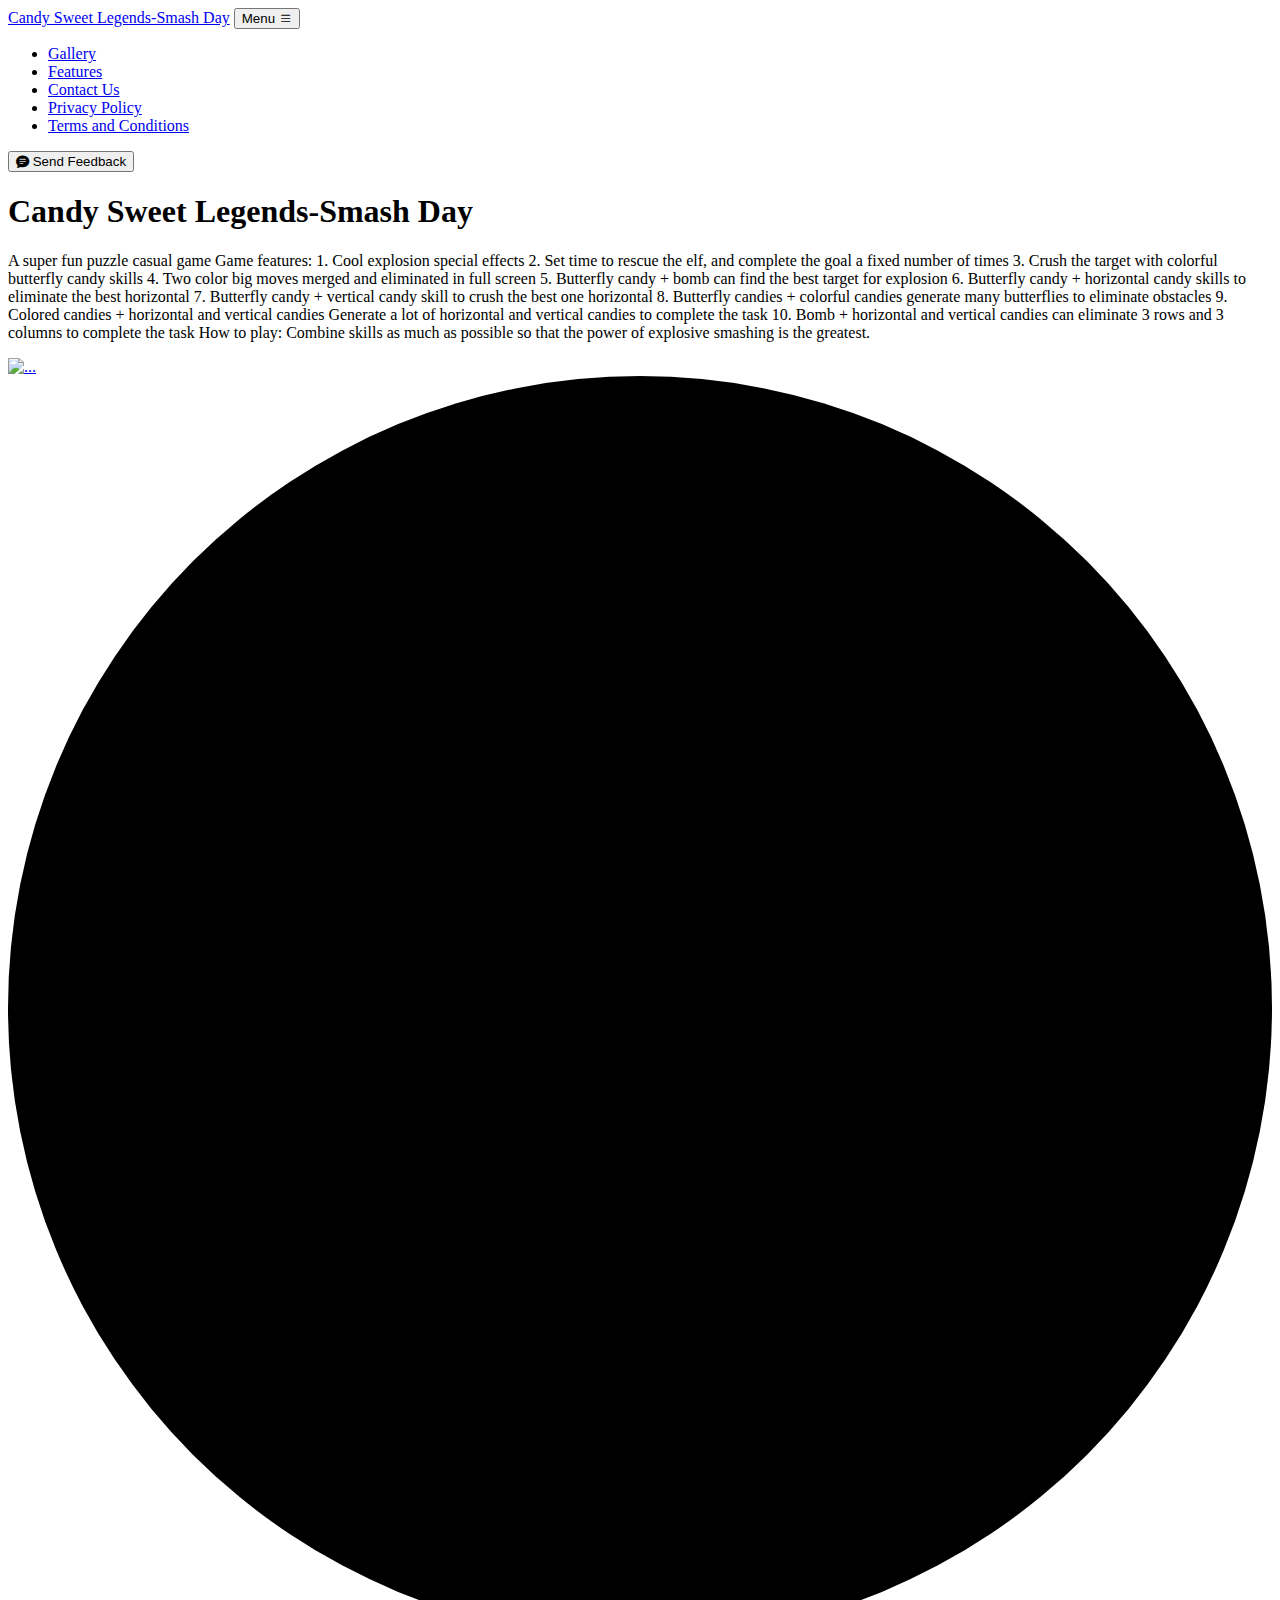
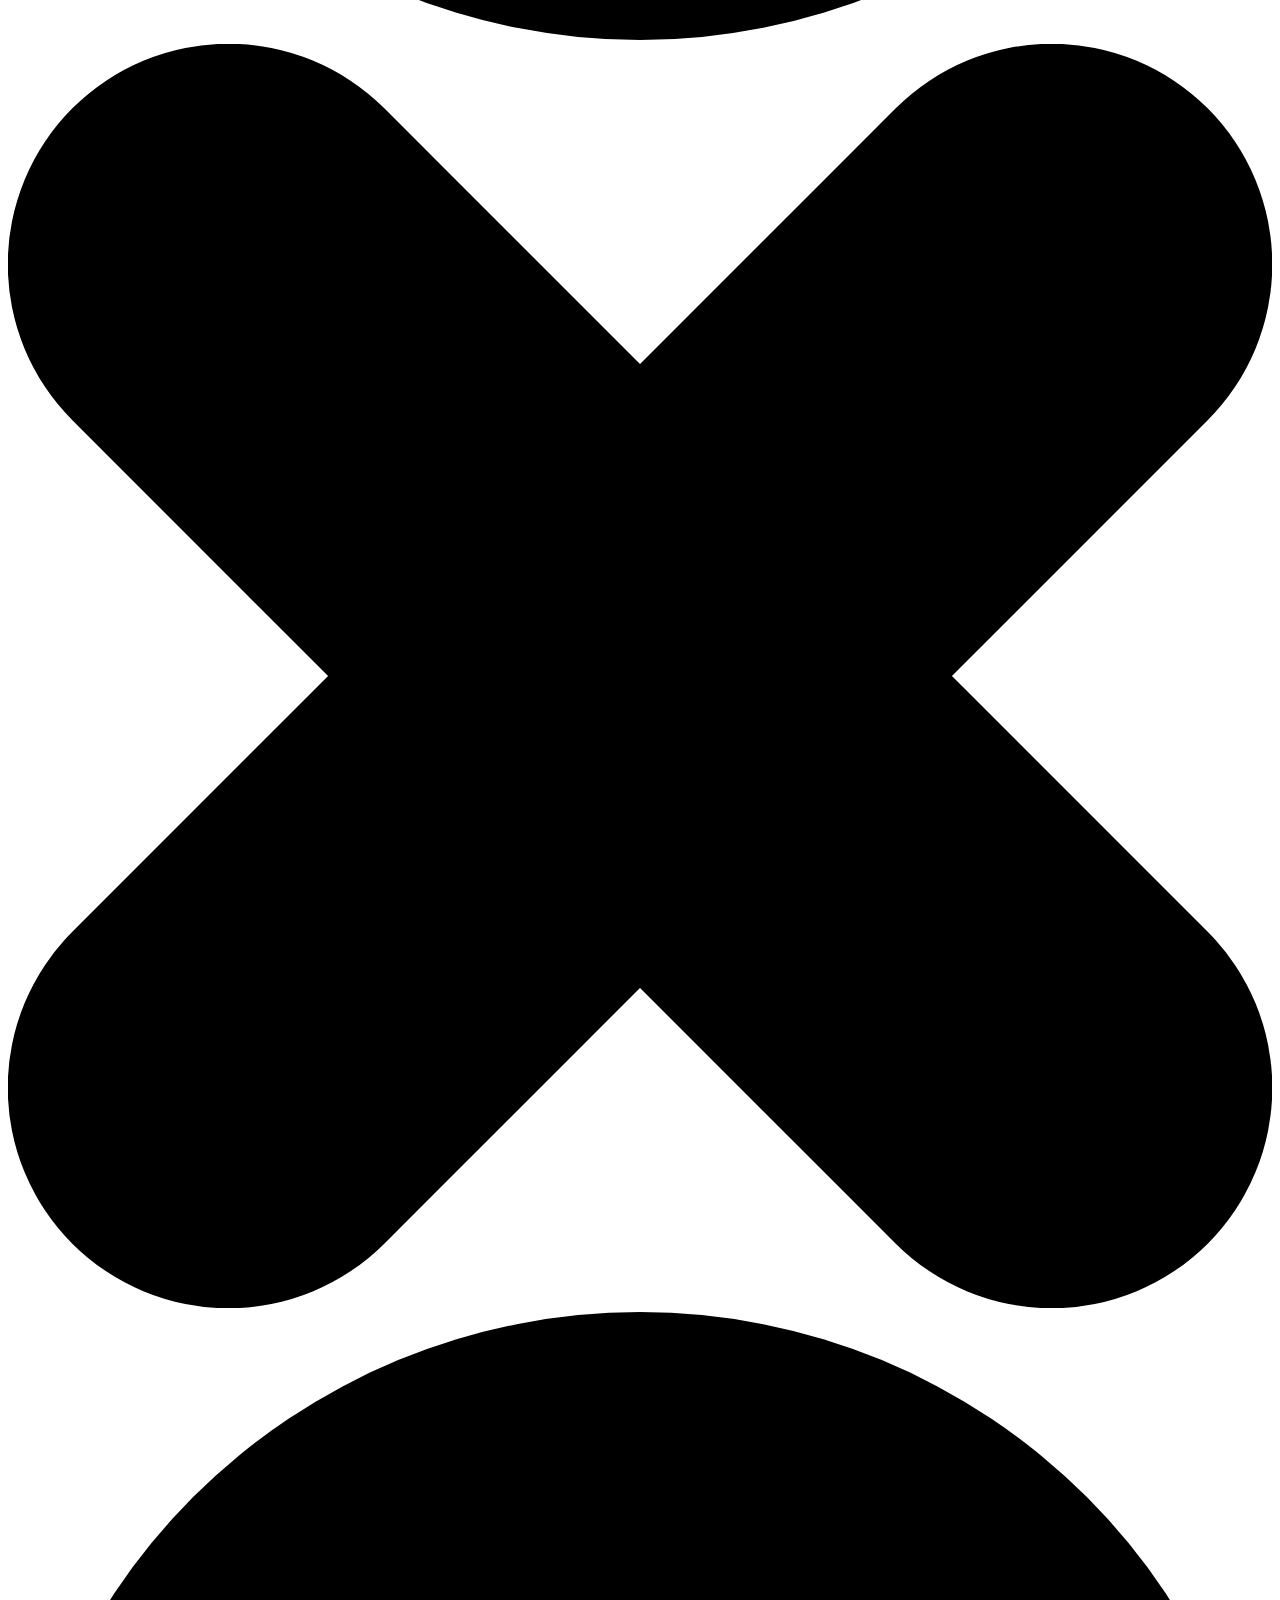
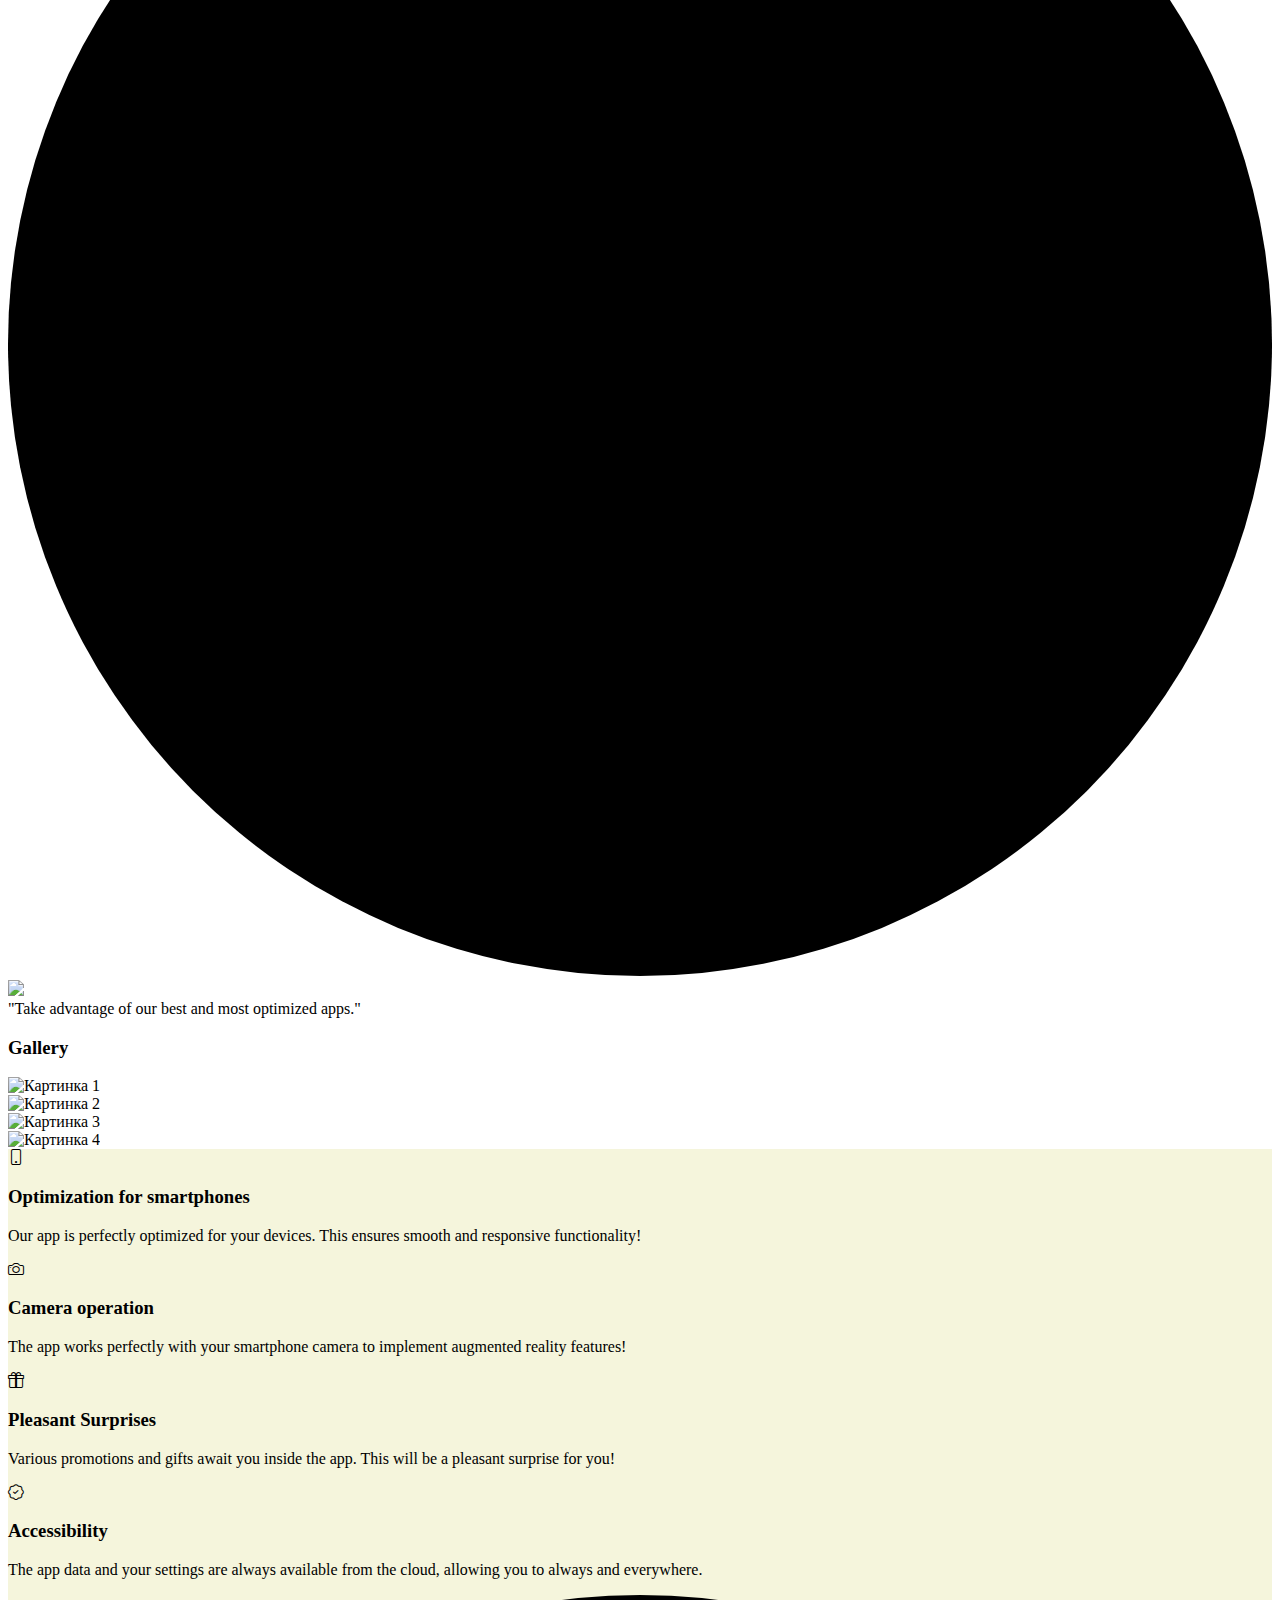
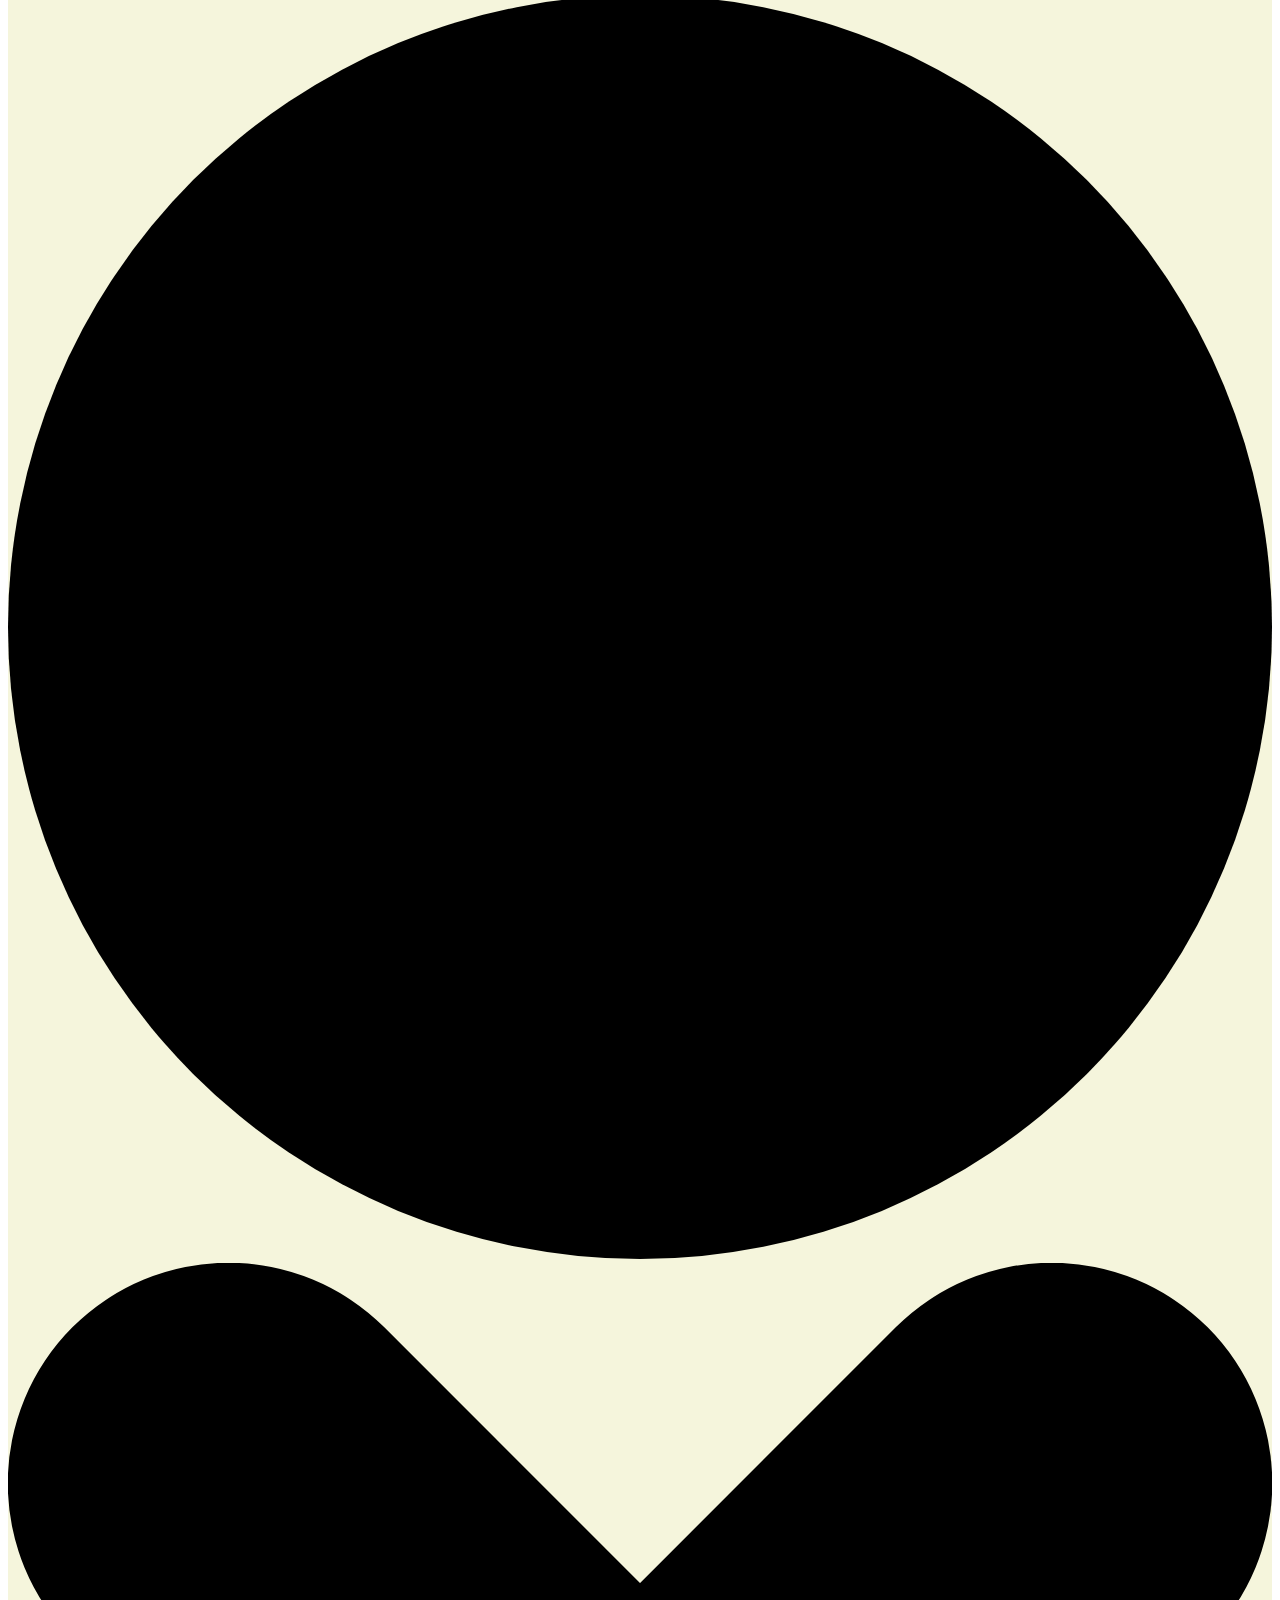
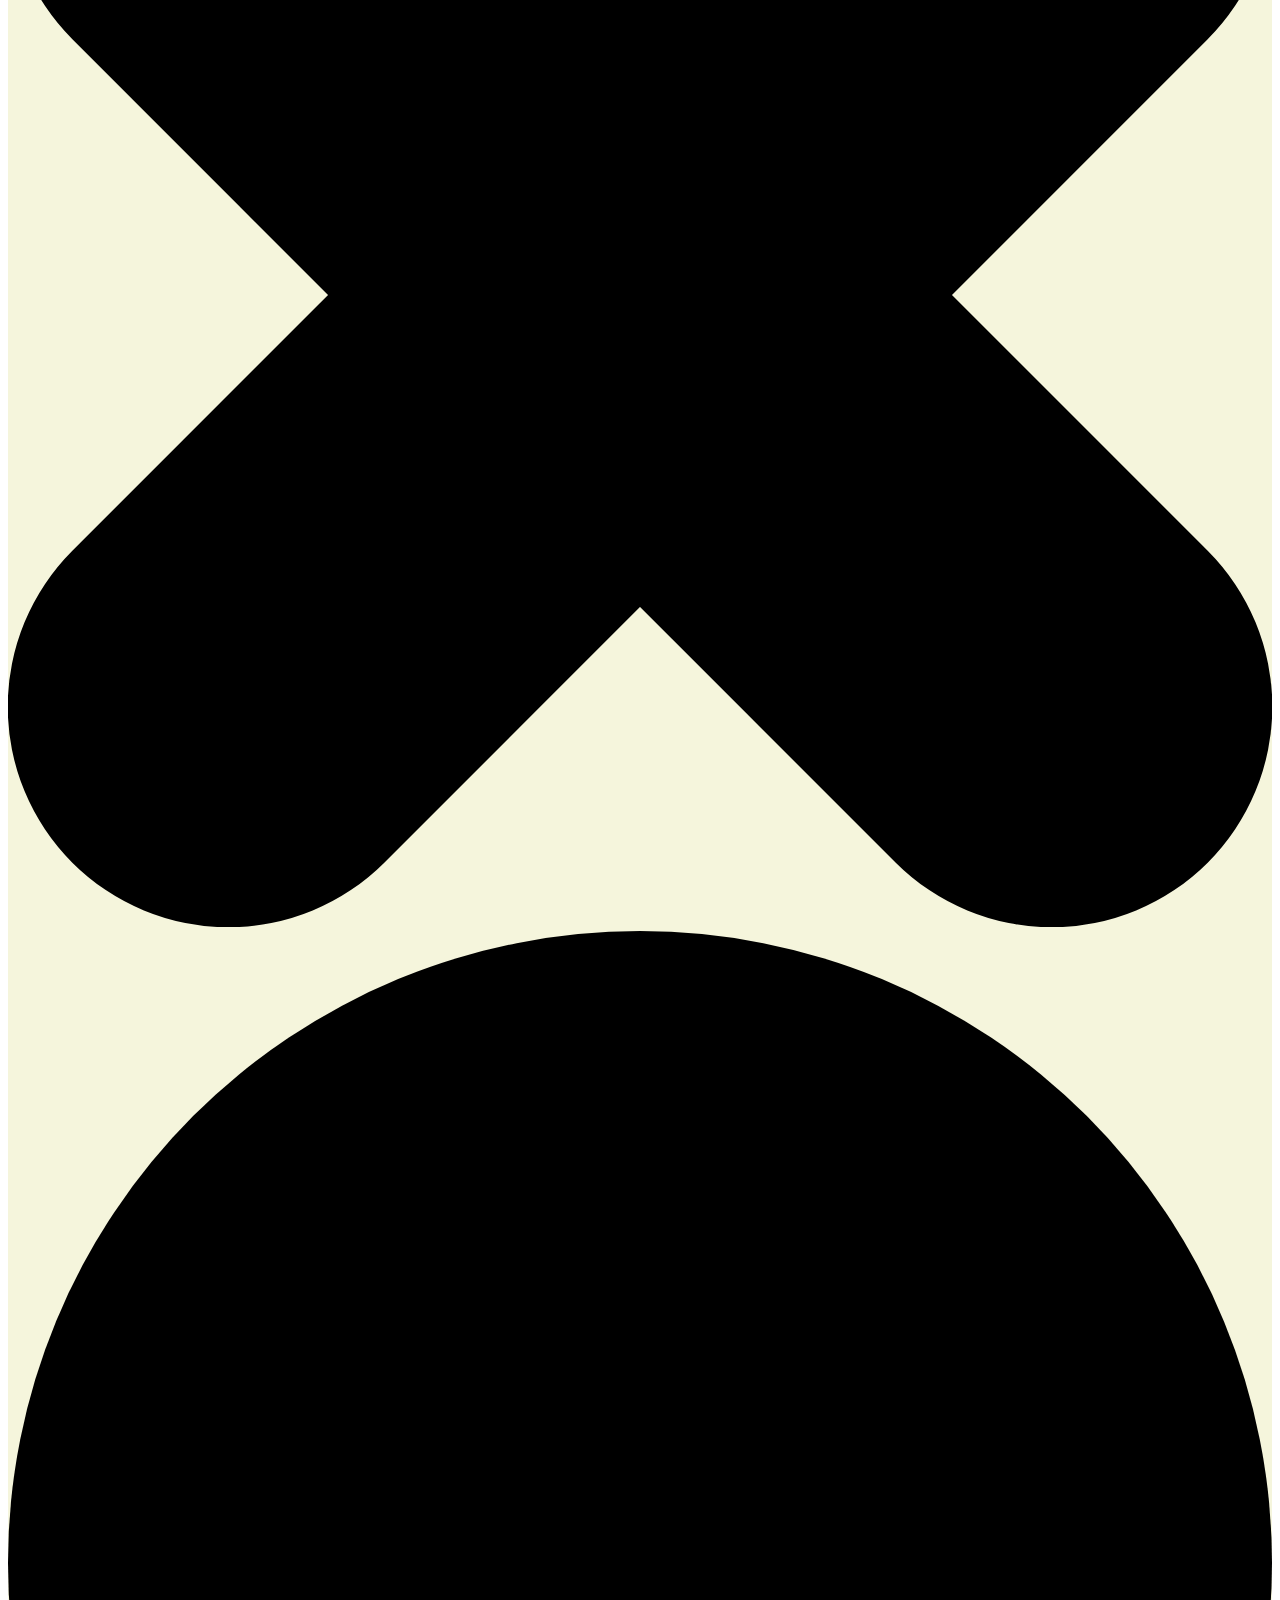
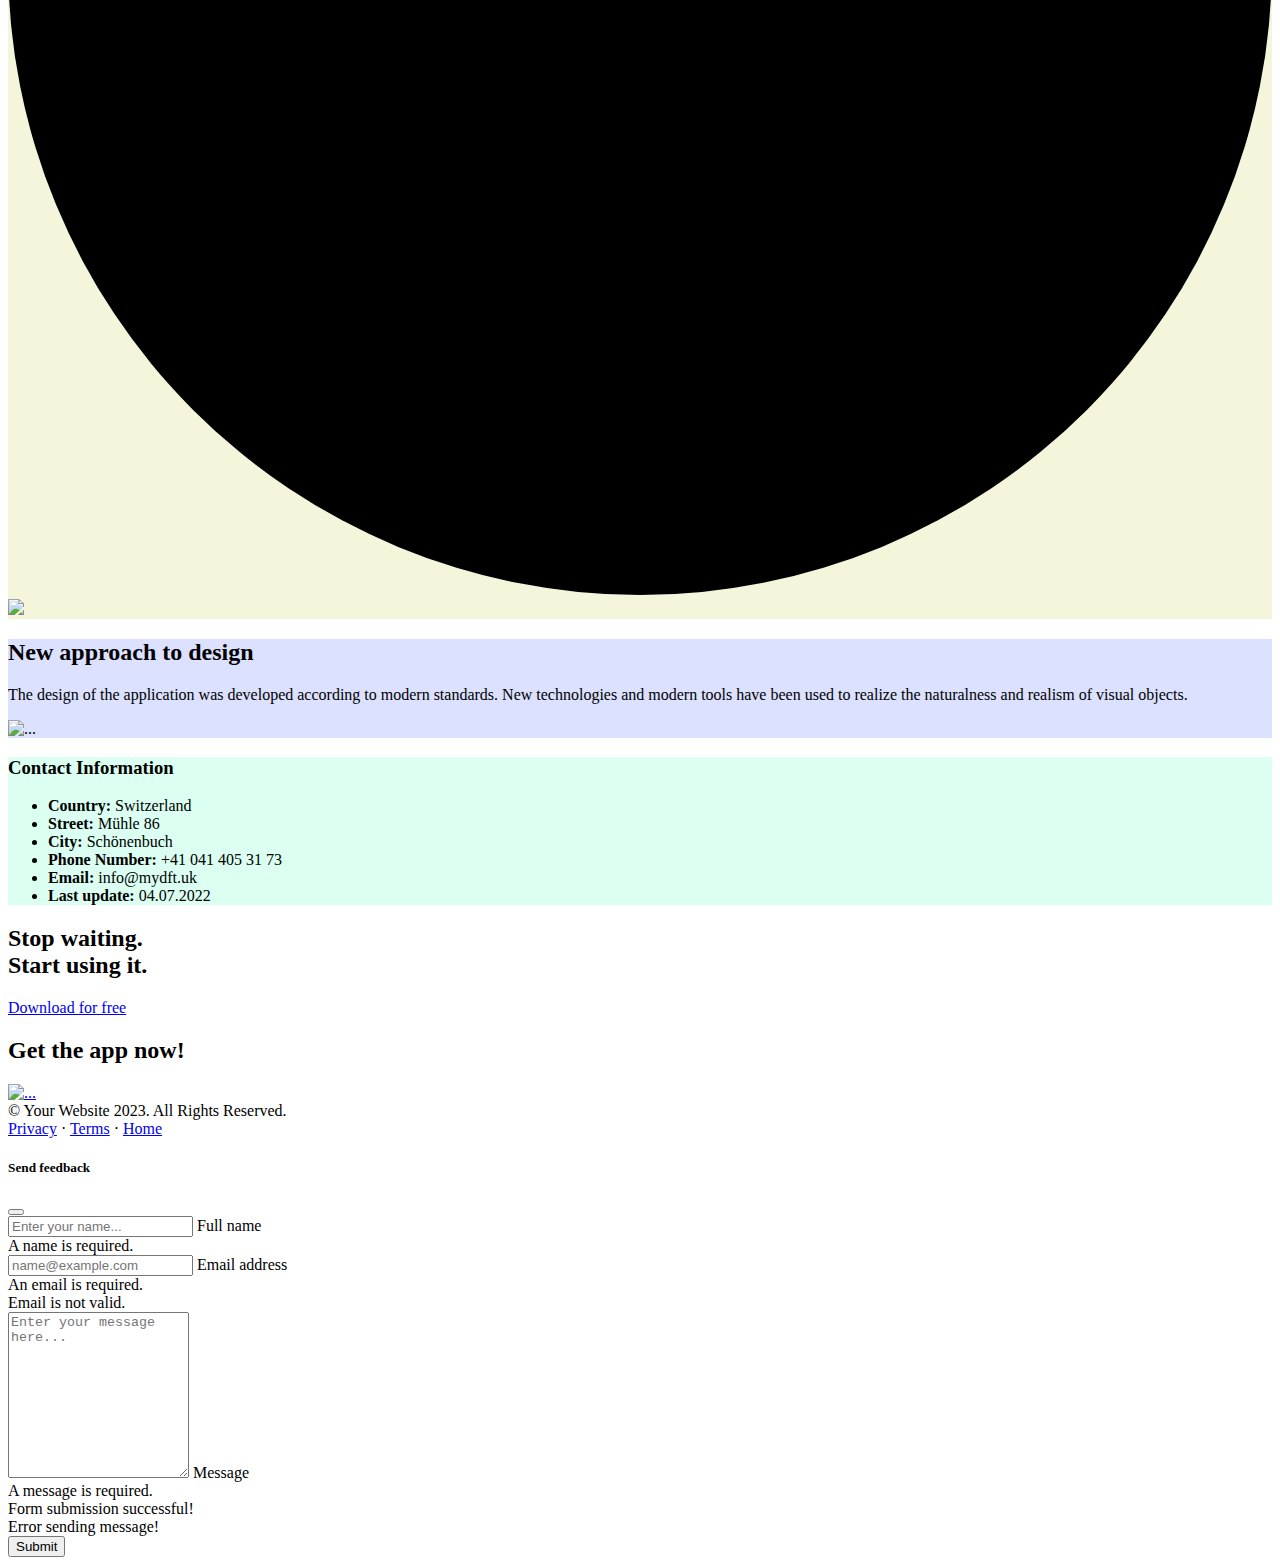
==== index.html @ 19944c3b "1" ====
<!DOCTYPE html>
<html lang="en">
    <head>
        <meta charset="utf-8" />
        <meta name="viewport" content="width=device-width, initial-scale=1, shrink-to-fit=no" />
        <meta name="description" content="" />
        <meta name="author" content="" />
        <title>Candy Sweet Legends-Smash Day</title>
        <link rel="icon" type="image/x-icon" href="./img/favicon.ico" />
        
        <link href="https://cdn.jsdelivr.net/npm/bootstrap-icons@1.5.0/font/bootstrap-icons.css" rel="stylesheet" />
        
        <link rel="preconnect" href="https://fonts.gstatic.com" />
        <link href="https://fonts.googleapis.com/css2?family=Newsreader:ital,wght@0,600;1,600&amp;display=swap" rel="stylesheet" />
        <link href="https://fonts.googleapis.com/css2?family=Mulish:ital,wght@0,300;0,500;0,600;0,700;1,300;1,500;1,600;1,700&amp;display=swap" rel="stylesheet" />
        <link href="https://fonts.googleapis.com/css2?family=Kanit:ital,wght@0,400;1,400&amp;display=swap" rel="stylesheet" />
        
        <link href="css/styles.css" rel="stylesheet" />
    </head>
    <body id="page-top">
        
        <nav class="navbar navbar-expand-lg navbar-light fixed-top shadow-sm" id="mainNav">
            <div class="container px-5">
                <a class="navbar-brand fw-bold" href="#page-top">Candy Sweet Legends-Smash Day</a>
                <button class="navbar-toggler" type="button" data-bs-toggle="collapse" data-bs-target="#navbarResponsive" aria-controls="navbarResponsive" aria-expanded="false" aria-label="Toggle navigation">
                    Menu
                    <i class="bi-list"></i>
                </button>
                <div class="collapse navbar-collapse" id="navbarResponsive">
                    <ul class="navbar-nav ms-auto me-4 my-3 my-lg-0">
                        <li class="nav-item"><a class="nav-link me-lg-3" href="#gallery">Gallery</a></li>
                        <li class="nav-item"><a class="nav-link me-lg-3" href="#features">Features</a></li>
                        <li class="nav-item"><a class="nav-link me-lg-3" href="#contact">Contact Us</a></li>
                        <li class="nav-item"><a class="nav-link me-lg-3" href="./privacy_policy.html">Privacy Policy</a></li>
                        <li class="nav-item"><a class="nav-link me-lg-3" href="./terms_and_conditions.html">Terms and Conditions</a></li>
                    </ul>
                    <button class="btn btn-primary rounded-pill px-3 mb-2 mb-lg-0" data-bs-toggle="modal" data-bs-target="#feedbackModal">
                        <span class="d-flex align-items-center">
                            <i class="bi-chat-text-fill me-2"></i>
                            <span class="small">Send Feedback</span>
                        </span>
                    </button>
                </div>
            </div>
        </nav>
        
        <header class="masthead">
            <div class="container px-5">
                <div class="row gx-5 align-items-center">
                    <div class="col-lg-6">
                        
                        <div class="mb-5 mb-lg-0 text-center text-lg-start">
                            <h1 class="display-1 lh-1 mb-3">Candy Sweet Legends-Smash Day</h1>
                            <p class="lead fw-normal text-muted mb-5">A super fun puzzle casual game
Game features:
1. Cool explosion special effects
2. Set time to rescue the elf, and complete the goal a fixed number of times
3. Crush the target with colorful butterfly candy skills
4. Two color big moves merged and eliminated in full screen
5. Butterfly candy &#43; bomb can find the best target for explosion
6. Butterfly candy &#43; horizontal candy skills to eliminate the best horizontal
7. Butterfly candy &#43; vertical candy skill to crush the best one horizontal
8. Butterfly candies &#43; colorful candies generate many butterflies to eliminate obstacles
9. Colored candies &#43; horizontal and vertical candies Generate a lot of horizontal and vertical candies to complete the task
10. Bomb &#43; horizontal and vertical candies can eliminate 3 rows and 3 columns to complete the task

How to play:
Combine skills as much as possible so that the power of explosive smashing is the greatest.</p>
                            <div class="d-flex flex-column flex-lg-row align-items-center">
                                <a class="me-lg-3 mb-4 mb-lg-0" href="https://play.google.com/store/apps/details?id=com.game.puzzle.match3.candy.sweet&amp;hl=en&amp;gl=US"><img class="app-badge" src="./img/google-play-badge.svg" alt="..." /></a>
                            </div>
                        </div>
                    </div>
                    <div class="col-lg-6">
                        
                        <div class="masthead-device-mockup">
                            <svg class="circle" viewBox="0 0 100 100" xmlns="http://www.w3.org/2000/svg">
                                <defs>
                                    <linearGradient id="circleGradient" gradientTransform="rotate(45)">
                                        <stop class="gradient-start-color" offset="0%"></stop>
                                        <stop class="gradient-end-color" offset="100%"></stop>
                                    </linearGradient>
                                </defs>
                                <circle cx="50" cy="50" r="50"></circle></svg
                            ><svg class="shape-1 d-none d-sm-block" viewBox="0 0 240.83 240.83" xmlns="http://www.w3.org/2000/svg">
                                <rect x="-32.54" y="78.39" width="305.92" height="84.05" rx="42.03" transform="translate(120.42 -49.88) rotate(45)"></rect>
                                <rect x="-32.54" y="78.39" width="305.92" height="84.05" rx="42.03" transform="translate(-49.88 120.42) rotate(-45)"></rect></svg
                            ><svg class="shape-2 d-none d-sm-block" viewBox="0 0 100 100" xmlns="http://www.w3.org/2000/svg"><circle cx="50" cy="50" r="50"></circle></svg>
                            <div class="device-wrapper">
                                <div class="device" data-device="iPhoneX" data-orientation="portrait" data-color="black">
                                    <div class="screen bg-black">
                                        
                                        
                                        
                                        
                                        <img style="max-width: 100%; height: 100%" src="https://play-lh.googleusercontent.com/NodDRm1Gzi_LRcrBOCGCjVdQ__4U4rc9uWx5WWpdLs0M-32iArCnCq5OfOEoMpF3oQ">
                                    </div>
                                </div>
                            </div>
                        </div>
                    </div>
                </div>
            </div>
        </header>
        
        <aside class="text-center bg-gradient-primary-to-secondary">
            <div class="container px-5">
                <div class="row gx-5 justify-content-center">
                    <div class="col-xl-8">
                        <div class="h2 fs-1 text-white mb-4">"Take advantage of our best and most optimized apps."</div>
                    </div>
                </div>
            </div>
        </aside>
        <section id="gallery">
            <div class="container mt-5">
                <div class="row">
                    <div class="col-md-12 text-center">
                        <h3>Gallery</h3>
                    </div>
                </div>
                <div class="row mt-4">
                    <div class="col-md-3 col-sm-6 mb-4">
                        <img src="https://play-lh.googleusercontent.com/NodDRm1Gzi_LRcrBOCGCjVdQ__4U4rc9uWx5WWpdLs0M-32iArCnCq5OfOEoMpF3oQ" alt="Картинка 1" class="img-fluid" />
                    </div>
                    <div class="col-md-3 col-sm-6 mb-4">
                        <img src="https://play-lh.googleusercontent.com/_-vd7Bf-MT9qJ1MH-EEvsy6x7gZsIADsEGoAXLw9WkYGfTMZhDSvED5I_9jPL1D7SME" alt="Картинка 2" class="img-fluid" />
                    </div>
                    <div class="col-md-3 col-sm-6 mb-4">
                        <img src="https://play-lh.googleusercontent.com/qXzPTMYm0ChMAc3v7WtvlY6UZkyU22m6DLskkz9wRvOnmwkodq3dvKGOsjeClMcjnyM" alt="Картинка 3" class="img-fluid" />
                    </div>
                    <div class="col-md-3 col-sm-6 mb-4">
                        <img src="https://play-lh.googleusercontent.com/r5C9fQTi5EE5wx7u7kuG3O4EswWe7UDuav-2YRL8nyWsfpX7jBb2vLiETbSU6GTfGZ0E" alt="Картинка 4" class="img-fluid" />
                    </div>
                </div>
            </div>
        </section>

        
        <section style="background-color: beige;" id="features">
            <div class="container px-5">
                <div class="row gx-5 align-items-center">
                    <div class="col-lg-8 order-lg-1 mb-5 mb-lg-0">
                        <div class="container-fluid px-5">
                            <div class="row gx-5">
                                <div class="col-md-6 mb-5">
                                    
                                    <div class="text-center">
                                        <i class="bi-phone icon-feature text-gradient d-block mb-3"></i>
                                        <h3 class="font-alt">Optimization for smartphones</h3>
                                        <p class="text-muted mb-0">Our app is perfectly optimized for your devices. This ensures smooth and responsive functionality!</p>
                                    </div>
                                </div>
                                <div class="col-md-6 mb-5">
                                    
                                    <div class="text-center">
                                        <i class="bi-camera icon-feature text-gradient d-block mb-3"></i>
                                        <h3 class="font-alt">Camera operation</h3>
                                        <p class="text-muted mb-0">The app works perfectly with your smartphone camera to implement augmented reality features!</p>
                                    </div>
                                </div>
                            </div>
                            <div class="row">
                                <div class="col-md-6 mb-5 mb-md-0">
                                    
                                    <div class="text-center">
                                        <i class="bi-gift icon-feature text-gradient d-block mb-3"></i>
                                        <h3 class="font-alt">Pleasant Surprises</h3>
                                        <p class="text-muted mb-0">Various promotions and gifts await you inside the app. This will be a pleasant surprise for you!</p>
                                    </div>
                                </div>
                                <div class="col-md-6">
                                    
                                    <div class="text-center">
                                        <i class="bi-patch-check icon-feature text-gradient d-block mb-3"></i>
                                        <h3 class="font-alt">Accessibility</h3>
                                        <p class="text-muted mb-0">The app data and your settings are always available from the cloud, allowing you to always and everywhere.</p>
                                    </div>
                                </div>
                            </div>
                        </div>
                    </div>
                    <div class="col-lg-4 order-lg-0">
                        
                        <div class="features-device-mockup">
                            <svg class="circle" viewBox="0 0 100 100" xmlns="http://www.w3.org/2000/svg">
                                <defs>
                                    <linearGradient id="circleGradient" gradientTransform="rotate(45)">
                                        <stop class="gradient-start-color" offset="0%"></stop>
                                        <stop class="gradient-end-color" offset="100%"></stop>
                                    </linearGradient>
                                </defs>
                                <circle cx="50" cy="50" r="50"></circle></svg
                            ><svg class="shape-1 d-none d-sm-block" viewBox="0 0 240.83 240.83" xmlns="http://www.w3.org/2000/svg">
                                <rect x="-32.54" y="78.39" width="305.92" height="84.05" rx="42.03" transform="translate(120.42 -49.88) rotate(45)"></rect>
                                <rect x="-32.54" y="78.39" width="305.92" height="84.05" rx="42.03" transform="translate(-49.88 120.42) rotate(-45)"></rect></svg
                            ><svg class="shape-2 d-none d-sm-block" viewBox="0 0 100 100" xmlns="http://www.w3.org/2000/svg"><circle cx="50" cy="50" r="50"></circle></svg>
                            <div class="device-wrapper">
                                <div class="device" data-device="iPhoneX" data-orientation="portrait" data-color="black">
                                    <div class="screen bg-black">
                                        
                                        
                                        
                                        
                                        <img style="max-width: 100%; height: 100%" src="https://play-lh.googleusercontent.com/NodDRm1Gzi_LRcrBOCGCjVdQ__4U4rc9uWx5WWpdLs0M-32iArCnCq5OfOEoMpF3oQ">
                                    </div>
                                </div>
                            </div>
                        </div>
                    </div>
                </div>
            </div>
        </section>
        
        <section class="bg-light" style="background-color: #d9dffff1 !important;">
            <div class="container px-5">
                <div class="row gx-5 align-items-center justify-content-center justify-content-lg-between">
                    <div class="col-12 col-lg-5">
                        <h2 class="display-4 lh-1 mb-4">New approach to design</h2>
                        <p class="lead fw-normal text-muted mb-5 mb-lg-0">The design of the application was developed according to modern standards. New technologies and modern tools have been used to realize the naturalness and realism of visual objects.</p>
                    </div>
                    <div class="col-sm-8 col-md-6">
                        <div class="px-5 px-sm-0"><img class="img-fluid rounded-circle" src="./img/134207252_C1TJB3PXUAIfedm.png" alt="..." /></div>
                    </div>
                </div>
            </div>
        </section>

        <section id="contact" class="bg-light py-5" style="background-color: #d9fff0f1 !important;">
            <div class="container">
                <div class="row">
                    <div class="col-md-6">
                        <h3>Contact Information</h3>
                        <ul class="list-unstyled">
                            <li><strong>Country:</strong> Switzerland</li>
                            <li><strong>Street:</strong> Mühle 86</li>
                            <li><strong>City:</strong> Schönenbuch</li>
                            <li><strong>Phone Number:</strong> &#43;41 041 405 31 73</li>
                            <li><strong>Email:</strong> info@mydft.uk</li>
                            <li><strong>Last update:</strong> 04.07.2022</li>
                        </ul>
                    </div>
                </div>
            </div>
        </section>

        
        <section class="cta">
            <div class="cta-content">
                <div class="container px-5">
                    <h2 class="text-white display-1 lh-1 mb-4">
                        Stop waiting.
                        <br />
                        Start using it.
                    </h2>
                    <a class="btn btn-outline-light py-3 px-4 rounded-pill" href="https://play.google.com/store/apps/details?id=com.game.puzzle.match3.candy.sweet&amp;hl=en&amp;gl=US" target="_blank">Download for free</a>
                </div>
            </div>
        </section>
        
        <section class="bg-gradient-primary-to-secondary" id="download">
            <div class="container px-5">
                <h2 class="text-center text-white font-alt mb-4">Get the app now!</h2>
                <div class="d-flex flex-column flex-lg-row align-items-center justify-content-center">
                    <a class="me-lg-3 mb-4 mb-lg-0" href="https://play.google.com/store/apps/details?id=com.game.puzzle.match3.candy.sweet&amp;hl=en&amp;gl=US"><img class="app-badge" src="./img/google-play-badge.svg" alt="..." /></a>
                </div>
            </div>
        </section>
        
        <footer class="bg-black text-center py-5">
            <div class="container px-5">
                <div class="text-white-50 small">
                    <div class="mb-2">&copy; Your Website 2023. All Rights Reserved.</div>
                    <a href="./privacy_policy.html">Privacy</a>
                    <span class="mx-1">&middot;</span>
                    <a href="./terms_and_conditions.html">Terms</a>
                    <span class="mx-1">&middot;</span>
                    <a href="#page-top">Home</a>
                </div>
            </div>
        </footer>
        
        <div class="modal fade" id="feedbackModal" tabindex="-1" aria-labelledby="feedbackModalLabel" aria-hidden="true">
            <div class="modal-dialog modal-dialog-centered">
                <div class="modal-content">
                    <div class="modal-header bg-gradient-primary-to-secondary p-4">
                        <h5 class="modal-title font-alt text-white" id="feedbackModalLabel">Send feedback</h5>
                        <button class="btn-close btn-close-white" type="button" data-bs-dismiss="modal" aria-label="Close"></button>
                    </div>
                    <div class="modal-body border-0 p-4">
                        
                        
                        
                        
                        
                        
                        
                        <form id="contactForm" data-sb-form-api-token="API_TOKEN">
                            
                            <div class="form-floating mb-3">
                                <input class="form-control" id="name" type="text" placeholder="Enter your name..." data-sb-validations="required" />
                                <label for="name">Full name</label>
                                <div class="invalid-feedback" data-sb-feedback="name:required">A name is required.</div>
                            </div>
                            
                            <div class="form-floating mb-3">
                                <input class="form-control" id="email" type="email" placeholder="name@example.com" data-sb-validations="required,email" />
                                <label for="email">Email address</label>
                                <div class="invalid-feedback" data-sb-feedback="email:required">An email is required.</div>
                                <div class="invalid-feedback" data-sb-feedback="email:email">Email is not valid.</div>
                            </div>
                            
                            <div class="form-floating mb-3">
                                <textarea class="form-control" id="message" type="text" placeholder="Enter your message here..." style="height: 10rem" data-sb-validations="required"></textarea>
                                <label for="message">Message</label>
                                <div class="invalid-feedback" data-sb-feedback="message:required">A message is required.</div>
                            </div>
                            
                            
                            
                            
                            <div class="d-none" id="submitSuccessMessage">
                                <div class="text-center mb-3">
                                    <div class="fw-bolder">Form submission successful!</div>
                                </div>
                            </div>
                            
                            
                            
                            
                            <div class="d-none" id="submitErrorMessage"><div class="text-center text-danger mb-3">Error sending message!</div></div>
                            
                            <div class="d-grid"><button class="btn btn-primary rounded-pill btn-lg disabled" id="submitButton" type="submit">Submit</button></div>
                        </form>
                    </div>
                </div>
            </div>
        </div>
        
        <script src="https://cdn.jsdelivr.net/npm/bootstrap@5.2.3/dist/js/bootstrap.bundle.min.js"></script>
        
        <script src="js/scripts.js"></script>
        
        
        
        
        <script src="https://cdn.startbootstrap.com/sb-forms-latest.js"></script>
    </body>
</html>
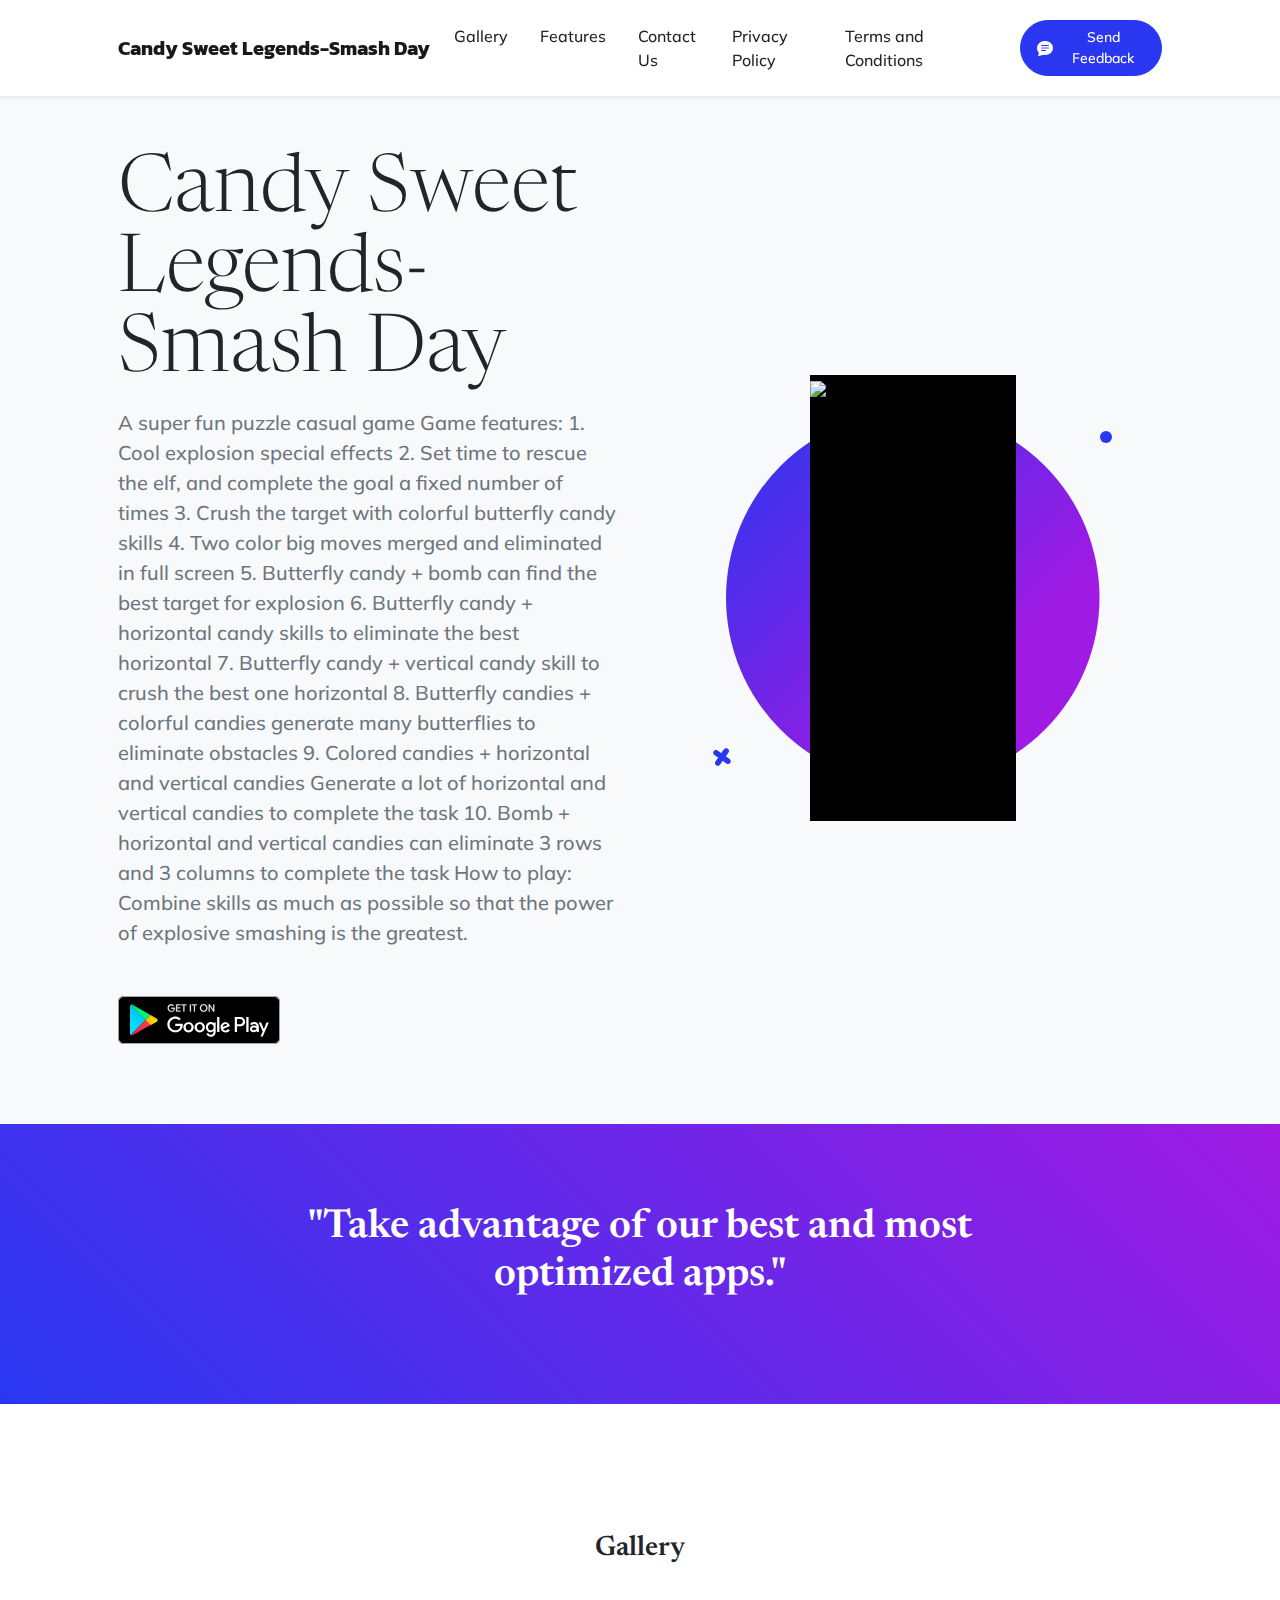
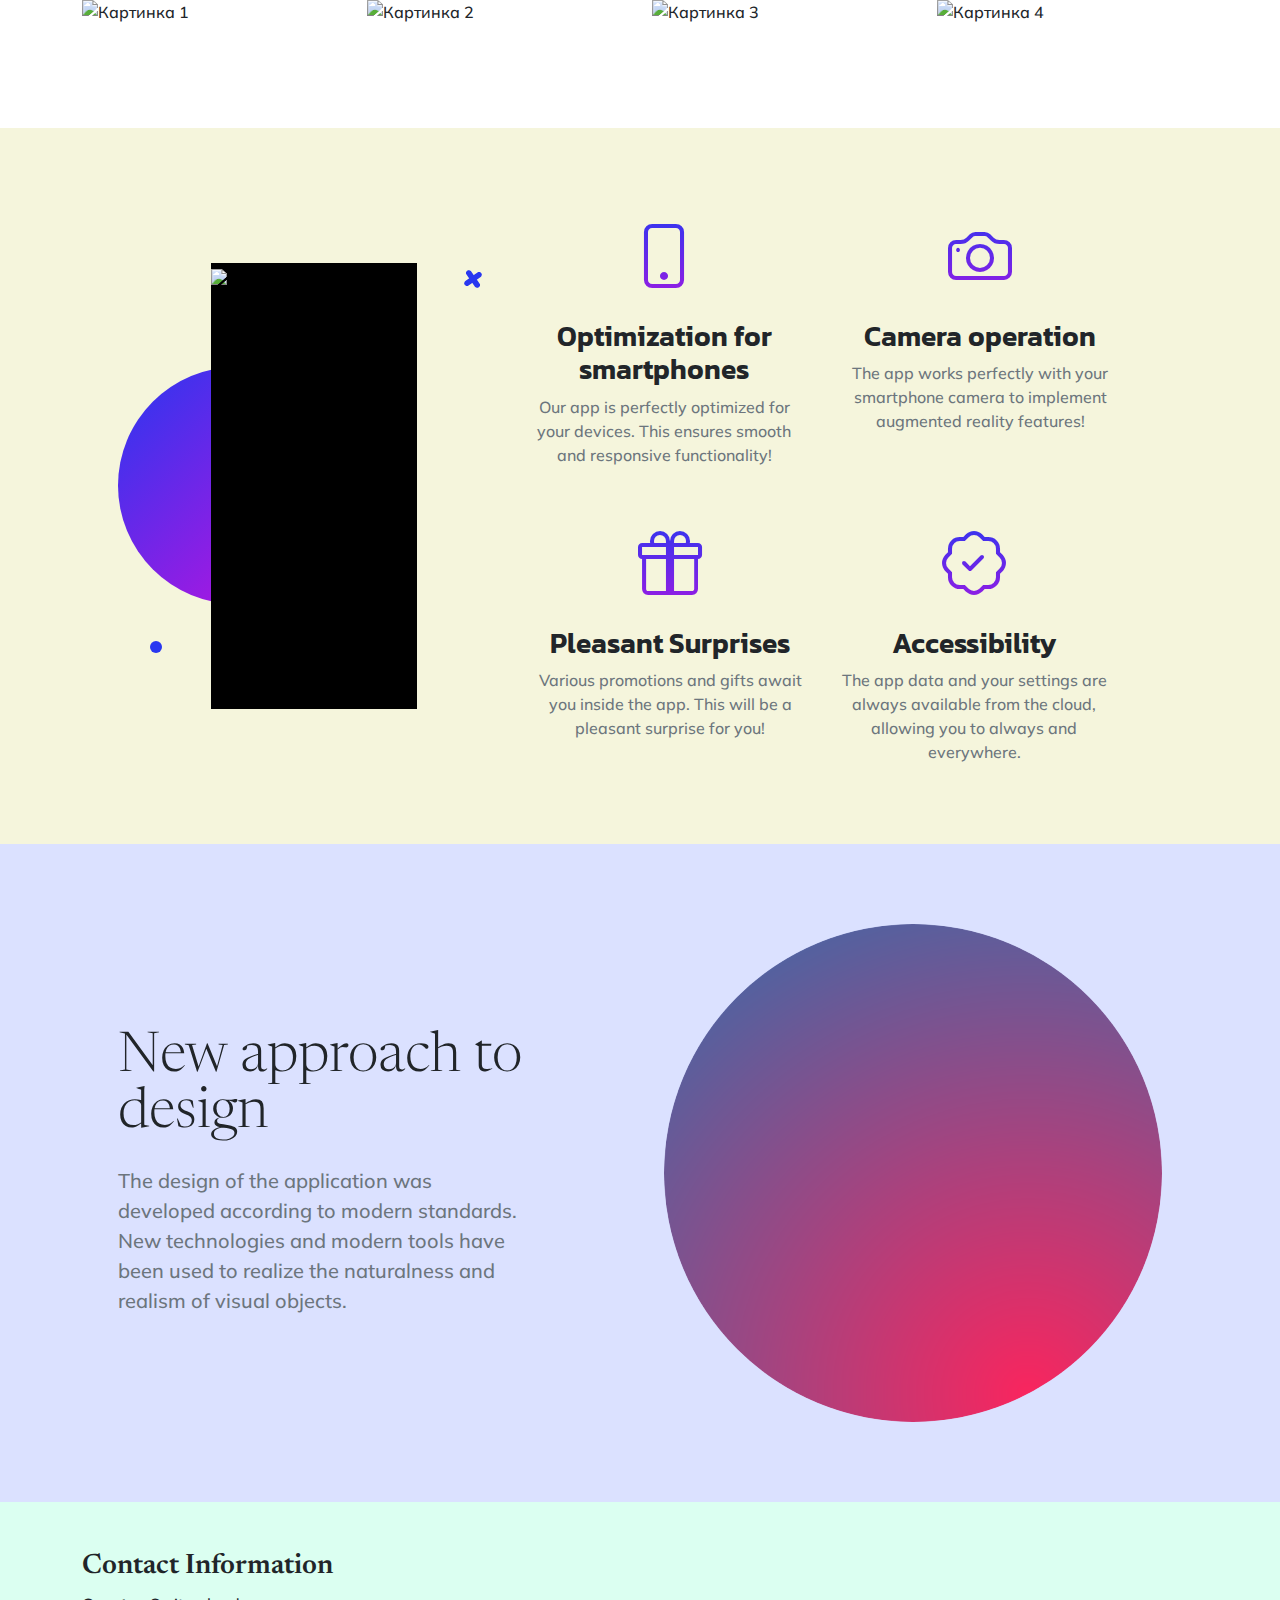
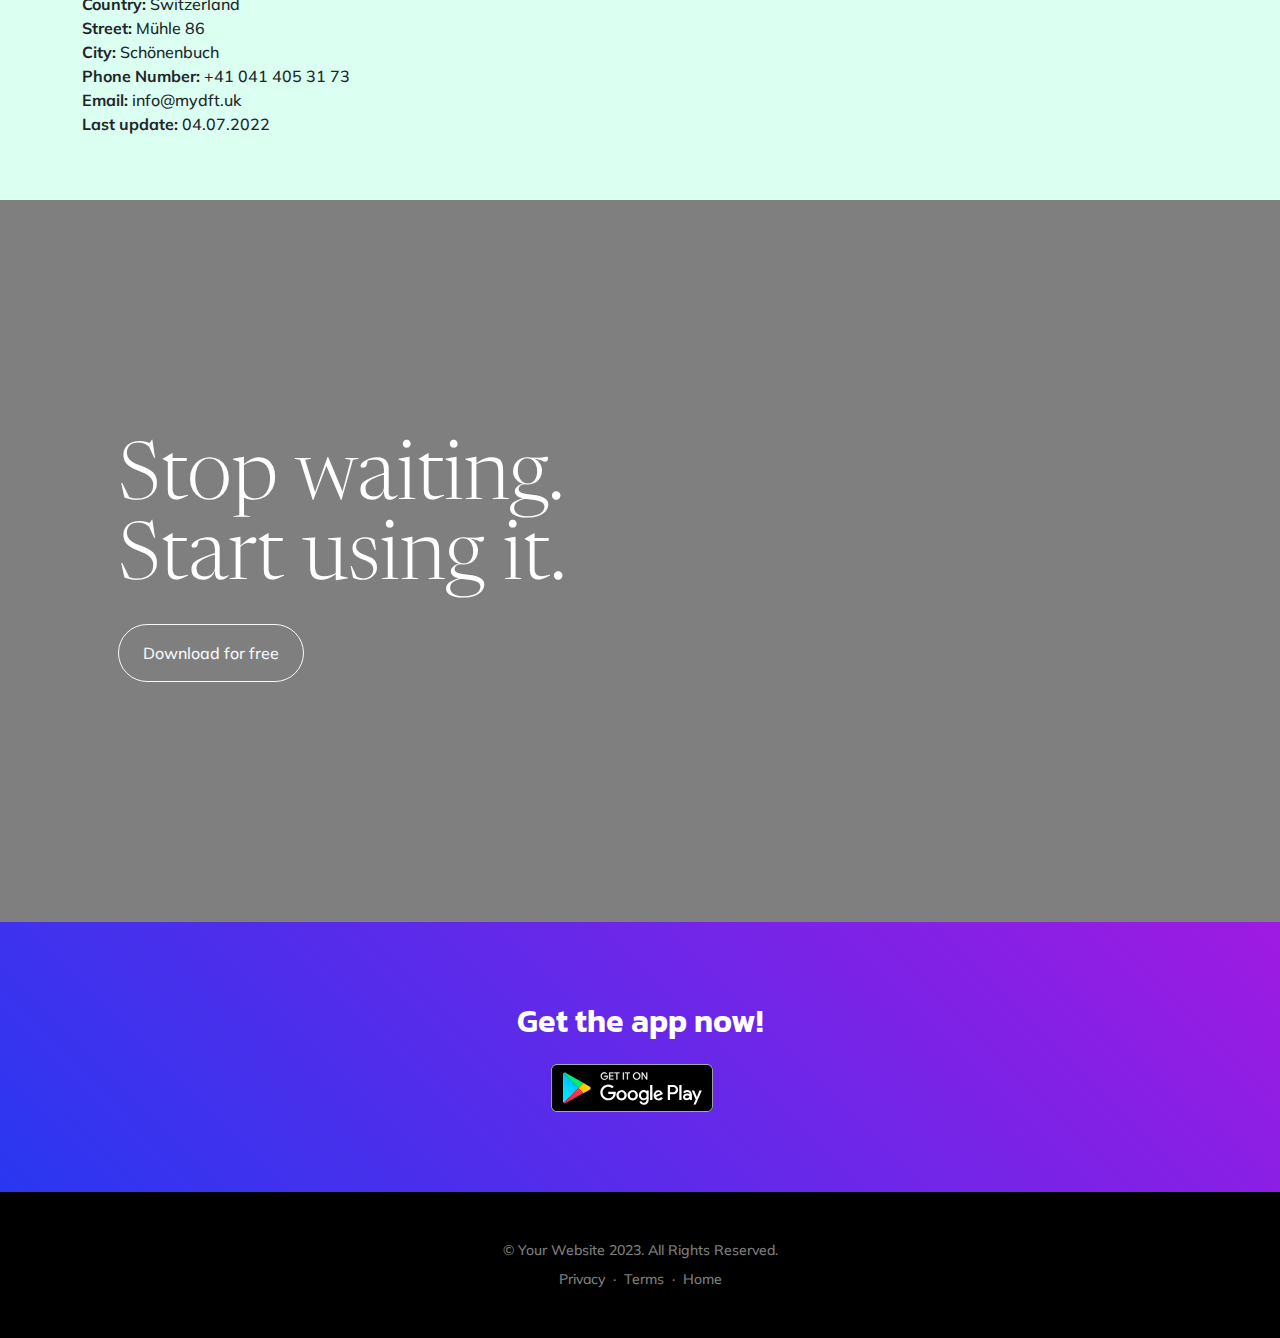
==== commit 623fd848: "Update index.html" ====
--- a/index.html
+++ b/index.html
@@ -1,56 +1,57 @@
-<!DOCTYPE html>
-<html lang="en">
-    <head>
-        <meta charset="utf-8" />
-        <meta name="viewport" content="width=device-width, initial-scale=1, shrink-to-fit=no" />
-        <meta name="description" content="" />
-        <meta name="author" content="" />
-        <title>Candy Sweet Legends-Smash Day</title>
-        <link rel="icon" type="image/x-icon" href="./img/favicon.ico" />
-        
-        <link href="https://cdn.jsdelivr.net/npm/bootstrap-icons@1.5.0/font/bootstrap-icons.css" rel="stylesheet" />
-        
-        <link rel="preconnect" href="https://fonts.gstatic.com" />
-        <link href="https://fonts.googleapis.com/css2?family=Newsreader:ital,wght@0,600;1,600&amp;display=swap" rel="stylesheet" />
-        <link href="https://fonts.googleapis.com/css2?family=Mulish:ital,wght@0,300;0,500;0,600;0,700;1,300;1,500;1,600;1,700&amp;display=swap" rel="stylesheet" />
-        <link href="https://fonts.googleapis.com/css2?family=Kanit:ital,wght@0,400;1,400&amp;display=swap" rel="stylesheet" />
-        
-        <link href="css/styles.css" rel="stylesheet" />
-    </head>
-    <body id="page-top">
-        
-        <nav class="navbar navbar-expand-lg navbar-light fixed-top shadow-sm" id="mainNav">
-            <div class="container px-5">
-                <a class="navbar-brand fw-bold" href="#page-top">Candy Sweet Legends-Smash Day</a>
-                <button class="navbar-toggler" type="button" data-bs-toggle="collapse" data-bs-target="#navbarResponsive" aria-controls="navbarResponsive" aria-expanded="false" aria-label="Toggle navigation">
-                    Menu
-                    <i class="bi-list"></i>
-                </button>
-                <div class="collapse navbar-collapse" id="navbarResponsive">
-                    <ul class="navbar-nav ms-auto me-4 my-3 my-lg-0">
-                        <li class="nav-item"><a class="nav-link me-lg-3" href="#gallery">Gallery</a></li>
-                        <li class="nav-item"><a class="nav-link me-lg-3" href="#features">Features</a></li>
-                        <li class="nav-item"><a class="nav-link me-lg-3" href="#contact">Contact Us</a></li>
-                        <li class="nav-item"><a class="nav-link me-lg-3" href="./privacy_policy.html">Privacy Policy</a></li>
-                        <li class="nav-item"><a class="nav-link me-lg-3" href="./terms_and_conditions.html">Terms and Conditions</a></li>
-                    </ul>
-                    <button class="btn btn-primary rounded-pill px-3 mb-2 mb-lg-0" data-bs-toggle="modal" data-bs-target="#feedbackModal">
-                        <span class="d-flex align-items-center">
-                            <i class="bi-chat-text-fill me-2"></i>
-                            <span class="small">Send Feedback</span>
-                        </span>
-                    </button>
-                </div>
-            </div>
-        </nav>
-        
-        <header class="masthead">
-            <div class="container px-5">
-                <div class="row gx-5 align-items-center">
-                    <div class="col-lg-6">
-                        
-                        <div class="mb-5 mb-lg-0 text-center text-lg-start">
-                            <h1 class="display-1 lh-1 mb-3">Candy Sweet Legends-Smash Day</h1>
+<!DOCTYPE html>
+<html lang="en">
+    <head>
+        <meta charset="utf-8" />
+        <meta name="viewport" content="width=device-width, initial-scale=1, shrink-to-fit=no" />
+        <meta name="description" content="" />
+        <meta name="author" content="" />
+        <title>Candy Sweet Legends-Smash Day</title>
+        <link rel="icon" type="image/x-icon" href="./img/favicon.ico" />
+        
+        <link href="https://cdn.jsdelivr.net/npm/bootstrap-icons@1.5.0/font/bootstrap-icons.css" rel="stylesheet" />
+        
+        <link rel="preconnect" href="https://fonts.gstatic.com" />
+        <link href="https://fonts.googleapis.com/css2?family=Newsreader:ital,wght@0,600;1,600&amp;display=swap" rel="stylesheet" />
+        <link href="https://fonts.googleapis.com/css2?family=Mulish:ital,wght@0,300;0,500;0,600;0,700;1,300;1,500;1,600;1,700&amp;display=swap" rel="stylesheet" />
+        <link href="https://fonts.googleapis.com/css2?family=Kanit:ital,wght@0,400;1,400&amp;display=swap" rel="stylesheet" />
+        
+        <link href="css/styles.css" rel="stylesheet" />
+        <meta name="google-site-verification" content="quvLyK4oCHbKt3_sJ6AKhLAbIA-GBDV47i6whewL3eE" />
+    </head>
+    <body id="page-top">
+        
+        <nav class="navbar navbar-expand-lg navbar-light fixed-top shadow-sm" id="mainNav">
+            <div class="container px-5">
+                <a class="navbar-brand fw-bold" href="#page-top">Candy Sweet Legends-Smash Day</a>
+                <button class="navbar-toggler" type="button" data-bs-toggle="collapse" data-bs-target="#navbarResponsive" aria-controls="navbarResponsive" aria-expanded="false" aria-label="Toggle navigation">
+                    Menu
+                    <i class="bi-list"></i>
+                </button>
+                <div class="collapse navbar-collapse" id="navbarResponsive">
+                    <ul class="navbar-nav ms-auto me-4 my-3 my-lg-0">
+                        <li class="nav-item"><a class="nav-link me-lg-3" href="#gallery">Gallery</a></li>
+                        <li class="nav-item"><a class="nav-link me-lg-3" href="#features">Features</a></li>
+                        <li class="nav-item"><a class="nav-link me-lg-3" href="#contact">Contact Us</a></li>
+                        <li class="nav-item"><a class="nav-link me-lg-3" href="./privacy_policy.html">Privacy Policy</a></li>
+                        <li class="nav-item"><a class="nav-link me-lg-3" href="./terms_and_conditions.html">Terms and Conditions</a></li>
+                    </ul>
+                    <button class="btn btn-primary rounded-pill px-3 mb-2 mb-lg-0" data-bs-toggle="modal" data-bs-target="#feedbackModal">
+                        <span class="d-flex align-items-center">
+                            <i class="bi-chat-text-fill me-2"></i>
+                            <span class="small">Send Feedback</span>
+                        </span>
+                    </button>
+                </div>
+            </div>
+        </nav>
+        
+        <header class="masthead">
+            <div class="container px-5">
+                <div class="row gx-5 align-items-center">
+                    <div class="col-lg-6">
+                        
+                        <div class="mb-5 mb-lg-0 text-center text-lg-start">
+                            <h1 class="display-1 lh-1 mb-3">Candy Sweet Legends-Smash Day</h1>
                             <p class="lead fw-normal text-muted mb-5">A super fun puzzle casual game
 Game features:
 1. Cool explosion special effects
@@ -65,285 +66,285 @@
 10. Bomb &#43; horizontal and vertical candies can eliminate 3 rows and 3 columns to complete the task
 
 How to play:
-Combine skills as much as possible so that the power of explosive smashing is the greatest.</p>
-                            <div class="d-flex flex-column flex-lg-row align-items-center">
-                                <a class="me-lg-3 mb-4 mb-lg-0" href="https://play.google.com/store/apps/details?id=com.game.puzzle.match3.candy.sweet&amp;hl=en&amp;gl=US"><img class="app-badge" src="./img/google-play-badge.svg" alt="..." /></a>
-                            </div>
-                        </div>
-                    </div>
-                    <div class="col-lg-6">
-                        
-                        <div class="masthead-device-mockup">
-                            <svg class="circle" viewBox="0 0 100 100" xmlns="http://www.w3.org/2000/svg">
-                                <defs>
-                                    <linearGradient id="circleGradient" gradientTransform="rotate(45)">
-                                        <stop class="gradient-start-color" offset="0%"></stop>
-                                        <stop class="gradient-end-color" offset="100%"></stop>
-                                    </linearGradient>
-                                </defs>
-                                <circle cx="50" cy="50" r="50"></circle></svg
-                            ><svg class="shape-1 d-none d-sm-block" viewBox="0 0 240.83 240.83" xmlns="http://www.w3.org/2000/svg">
-                                <rect x="-32.54" y="78.39" width="305.92" height="84.05" rx="42.03" transform="translate(120.42 -49.88) rotate(45)"></rect>
-                                <rect x="-32.54" y="78.39" width="305.92" height="84.05" rx="42.03" transform="translate(-49.88 120.42) rotate(-45)"></rect></svg
-                            ><svg class="shape-2 d-none d-sm-block" viewBox="0 0 100 100" xmlns="http://www.w3.org/2000/svg"><circle cx="50" cy="50" r="50"></circle></svg>
-                            <div class="device-wrapper">
-                                <div class="device" data-device="iPhoneX" data-orientation="portrait" data-color="black">
-                                    <div class="screen bg-black">
-                                        
-                                        
-                                        
-                                        
-                                        <img style="max-width: 100%; height: 100%" src="https://play-lh.googleusercontent.com/NodDRm1Gzi_LRcrBOCGCjVdQ__4U4rc9uWx5WWpdLs0M-32iArCnCq5OfOEoMpF3oQ">
-                                    </div>
-                                </div>
-                            </div>
-                        </div>
-                    </div>
-                </div>
-            </div>
-        </header>
-        
-        <aside class="text-center bg-gradient-primary-to-secondary">
-            <div class="container px-5">
-                <div class="row gx-5 justify-content-center">
-                    <div class="col-xl-8">
-                        <div class="h2 fs-1 text-white mb-4">"Take advantage of our best and most optimized apps."</div>
-                    </div>
-                </div>
-            </div>
-        </aside>
-        <section id="gallery">
-            <div class="container mt-5">
-                <div class="row">
-                    <div class="col-md-12 text-center">
-                        <h3>Gallery</h3>
-                    </div>
-                </div>
-                <div class="row mt-4">
-                    <div class="col-md-3 col-sm-6 mb-4">
-                        <img src="https://play-lh.googleusercontent.com/NodDRm1Gzi_LRcrBOCGCjVdQ__4U4rc9uWx5WWpdLs0M-32iArCnCq5OfOEoMpF3oQ" alt="Картинка 1" class="img-fluid" />
-                    </div>
-                    <div class="col-md-3 col-sm-6 mb-4">
-                        <img src="https://play-lh.googleusercontent.com/_-vd7Bf-MT9qJ1MH-EEvsy6x7gZsIADsEGoAXLw9WkYGfTMZhDSvED5I_9jPL1D7SME" alt="Картинка 2" class="img-fluid" />
-                    </div>
-                    <div class="col-md-3 col-sm-6 mb-4">
-                        <img src="https://play-lh.googleusercontent.com/qXzPTMYm0ChMAc3v7WtvlY6UZkyU22m6DLskkz9wRvOnmwkodq3dvKGOsjeClMcjnyM" alt="Картинка 3" class="img-fluid" />
-                    </div>
-                    <div class="col-md-3 col-sm-6 mb-4">
-                        <img src="https://play-lh.googleusercontent.com/r5C9fQTi5EE5wx7u7kuG3O4EswWe7UDuav-2YRL8nyWsfpX7jBb2vLiETbSU6GTfGZ0E" alt="Картинка 4" class="img-fluid" />
-                    </div>
-                </div>
-            </div>
-        </section>
-
-        
-        <section style="background-color: beige;" id="features">
-            <div class="container px-5">
-                <div class="row gx-5 align-items-center">
-                    <div class="col-lg-8 order-lg-1 mb-5 mb-lg-0">
-                        <div class="container-fluid px-5">
-                            <div class="row gx-5">
-                                <div class="col-md-6 mb-5">
-                                    
-                                    <div class="text-center">
-                                        <i class="bi-phone icon-feature text-gradient d-block mb-3"></i>
-                                        <h3 class="font-alt">Optimization for smartphones</h3>
-                                        <p class="text-muted mb-0">Our app is perfectly optimized for your devices. This ensures smooth and responsive functionality!</p>
-                                    </div>
-                                </div>
-                                <div class="col-md-6 mb-5">
-                                    
-                                    <div class="text-center">
-                                        <i class="bi-camera icon-feature text-gradient d-block mb-3"></i>
-                                        <h3 class="font-alt">Camera operation</h3>
-                                        <p class="text-muted mb-0">The app works perfectly with your smartphone camera to implement augmented reality features!</p>
-                                    </div>
-                                </div>
-                            </div>
-                            <div class="row">
-                                <div class="col-md-6 mb-5 mb-md-0">
-                                    
-                                    <div class="text-center">
-                                        <i class="bi-gift icon-feature text-gradient d-block mb-3"></i>
-                                        <h3 class="font-alt">Pleasant Surprises</h3>
-                                        <p class="text-muted mb-0">Various promotions and gifts await you inside the app. This will be a pleasant surprise for you!</p>
-                                    </div>
-                                </div>
-                                <div class="col-md-6">
-                                    
-                                    <div class="text-center">
-                                        <i class="bi-patch-check icon-feature text-gradient d-block mb-3"></i>
-                                        <h3 class="font-alt">Accessibility</h3>
-                                        <p class="text-muted mb-0">The app data and your settings are always available from the cloud, allowing you to always and everywhere.</p>
-                                    </div>
-                                </div>
-                            </div>
-                        </div>
-                    </div>
-                    <div class="col-lg-4 order-lg-0">
-                        
-                        <div class="features-device-mockup">
-                            <svg class="circle" viewBox="0 0 100 100" xmlns="http://www.w3.org/2000/svg">
-                                <defs>
-                                    <linearGradient id="circleGradient" gradientTransform="rotate(45)">
-                                        <stop class="gradient-start-color" offset="0%"></stop>
-                                        <stop class="gradient-end-color" offset="100%"></stop>
-                                    </linearGradient>
-                                </defs>
-                                <circle cx="50" cy="50" r="50"></circle></svg
-                            ><svg class="shape-1 d-none d-sm-block" viewBox="0 0 240.83 240.83" xmlns="http://www.w3.org/2000/svg">
-                                <rect x="-32.54" y="78.39" width="305.92" height="84.05" rx="42.03" transform="translate(120.42 -49.88) rotate(45)"></rect>
-                                <rect x="-32.54" y="78.39" width="305.92" height="84.05" rx="42.03" transform="translate(-49.88 120.42) rotate(-45)"></rect></svg
-                            ><svg class="shape-2 d-none d-sm-block" viewBox="0 0 100 100" xmlns="http://www.w3.org/2000/svg"><circle cx="50" cy="50" r="50"></circle></svg>
-                            <div class="device-wrapper">
-                                <div class="device" data-device="iPhoneX" data-orientation="portrait" data-color="black">
-                                    <div class="screen bg-black">
-                                        
-                                        
-                                        
-                                        
-                                        <img style="max-width: 100%; height: 100%" src="https://play-lh.googleusercontent.com/NodDRm1Gzi_LRcrBOCGCjVdQ__4U4rc9uWx5WWpdLs0M-32iArCnCq5OfOEoMpF3oQ">
-                                    </div>
-                                </div>
-                            </div>
-                        </div>
-                    </div>
-                </div>
-            </div>
-        </section>
-        
-        <section class="bg-light" style="background-color: #d9dffff1 !important;">
-            <div class="container px-5">
-                <div class="row gx-5 align-items-center justify-content-center justify-content-lg-between">
-                    <div class="col-12 col-lg-5">
-                        <h2 class="display-4 lh-1 mb-4">New approach to design</h2>
-                        <p class="lead fw-normal text-muted mb-5 mb-lg-0">The design of the application was developed according to modern standards. New technologies and modern tools have been used to realize the naturalness and realism of visual objects.</p>
-                    </div>
-                    <div class="col-sm-8 col-md-6">
-                        <div class="px-5 px-sm-0"><img class="img-fluid rounded-circle" src="./img/134207252_C1TJB3PXUAIfedm.png" alt="..." /></div>
-                    </div>
-                </div>
-            </div>
-        </section>
-
-        <section id="contact" class="bg-light py-5" style="background-color: #d9fff0f1 !important;">
-            <div class="container">
-                <div class="row">
-                    <div class="col-md-6">
-                        <h3>Contact Information</h3>
-                        <ul class="list-unstyled">
-                            <li><strong>Country:</strong> Switzerland</li>
-                            <li><strong>Street:</strong> Mühle 86</li>
-                            <li><strong>City:</strong> Schönenbuch</li>
-                            <li><strong>Phone Number:</strong> &#43;41 041 405 31 73</li>
-                            <li><strong>Email:</strong> info@mydft.uk</li>
-                            <li><strong>Last update:</strong> 04.07.2022</li>
-                        </ul>
-                    </div>
-                </div>
-            </div>
-        </section>
-
-        
-        <section class="cta">
-            <div class="cta-content">
-                <div class="container px-5">
-                    <h2 class="text-white display-1 lh-1 mb-4">
-                        Stop waiting.
-                        <br />
-                        Start using it.
-                    </h2>
-                    <a class="btn btn-outline-light py-3 px-4 rounded-pill" href="https://play.google.com/store/apps/details?id=com.game.puzzle.match3.candy.sweet&amp;hl=en&amp;gl=US" target="_blank">Download for free</a>
-                </div>
-            </div>
-        </section>
-        
-        <section class="bg-gradient-primary-to-secondary" id="download">
-            <div class="container px-5">
-                <h2 class="text-center text-white font-alt mb-4">Get the app now!</h2>
-                <div class="d-flex flex-column flex-lg-row align-items-center justify-content-center">
-                    <a class="me-lg-3 mb-4 mb-lg-0" href="https://play.google.com/store/apps/details?id=com.game.puzzle.match3.candy.sweet&amp;hl=en&amp;gl=US"><img class="app-badge" src="./img/google-play-badge.svg" alt="..." /></a>
-                </div>
-            </div>
-        </section>
-        
-        <footer class="bg-black text-center py-5">
-            <div class="container px-5">
-                <div class="text-white-50 small">
-                    <div class="mb-2">&copy; Your Website 2023. All Rights Reserved.</div>
-                    <a href="./privacy_policy.html">Privacy</a>
-                    <span class="mx-1">&middot;</span>
-                    <a href="./terms_and_conditions.html">Terms</a>
-                    <span class="mx-1">&middot;</span>
-                    <a href="#page-top">Home</a>
-                </div>
-            </div>
-        </footer>
-        
-        <div class="modal fade" id="feedbackModal" tabindex="-1" aria-labelledby="feedbackModalLabel" aria-hidden="true">
-            <div class="modal-dialog modal-dialog-centered">
-                <div class="modal-content">
-                    <div class="modal-header bg-gradient-primary-to-secondary p-4">
-                        <h5 class="modal-title font-alt text-white" id="feedbackModalLabel">Send feedback</h5>
-                        <button class="btn-close btn-close-white" type="button" data-bs-dismiss="modal" aria-label="Close"></button>
-                    </div>
-                    <div class="modal-body border-0 p-4">
-                        
-                        
-                        
-                        
-                        
-                        
-                        
-                        <form id="contactForm" data-sb-form-api-token="API_TOKEN">
-                            
-                            <div class="form-floating mb-3">
-                                <input class="form-control" id="name" type="text" placeholder="Enter your name..." data-sb-validations="required" />
-                                <label for="name">Full name</label>
-                                <div class="invalid-feedback" data-sb-feedback="name:required">A name is required.</div>
-                            </div>
-                            
-                            <div class="form-floating mb-3">
-                                <input class="form-control" id="email" type="email" placeholder="name@example.com" data-sb-validations="required,email" />
-                                <label for="email">Email address</label>
-                                <div class="invalid-feedback" data-sb-feedback="email:required">An email is required.</div>
-                                <div class="invalid-feedback" data-sb-feedback="email:email">Email is not valid.</div>
-                            </div>
-                            
-                            <div class="form-floating mb-3">
-                                <textarea class="form-control" id="message" type="text" placeholder="Enter your message here..." style="height: 10rem" data-sb-validations="required"></textarea>
-                                <label for="message">Message</label>
-                                <div class="invalid-feedback" data-sb-feedback="message:required">A message is required.</div>
-                            </div>
-                            
-                            
-                            
-                            
-                            <div class="d-none" id="submitSuccessMessage">
-                                <div class="text-center mb-3">
-                                    <div class="fw-bolder">Form submission successful!</div>
-                                </div>
-                            </div>
-                            
-                            
-                            
-                            
-                            <div class="d-none" id="submitErrorMessage"><div class="text-center text-danger mb-3">Error sending message!</div></div>
-                            
-                            <div class="d-grid"><button class="btn btn-primary rounded-pill btn-lg disabled" id="submitButton" type="submit">Submit</button></div>
-                        </form>
-                    </div>
-                </div>
-            </div>
-        </div>
-        
-        <script src="https://cdn.jsdelivr.net/npm/bootstrap@5.2.3/dist/js/bootstrap.bundle.min.js"></script>
-        
-        <script src="js/scripts.js"></script>
-        
-        
-        
-        
-        <script src="https://cdn.startbootstrap.com/sb-forms-latest.js"></script>
-    </body>
-</html>
+Combine skills as much as possible so that the power of explosive smashing is the greatest.</p>
+                            <div class="d-flex flex-column flex-lg-row align-items-center">
+                                <a class="me-lg-3 mb-4 mb-lg-0" href="https://play.google.com/store/apps/details?id=com.game.puzzle.match3.candy.sweet&amp;hl=en&amp;gl=US"><img class="app-badge" src="./img/google-play-badge.svg" alt="..." /></a>
+                            </div>
+                        </div>
+                    </div>
+                    <div class="col-lg-6">
+                        
+                        <div class="masthead-device-mockup">
+                            <svg class="circle" viewBox="0 0 100 100" xmlns="http://www.w3.org/2000/svg">
+                                <defs>
+                                    <linearGradient id="circleGradient" gradientTransform="rotate(45)">
+                                        <stop class="gradient-start-color" offset="0%"></stop>
+                                        <stop class="gradient-end-color" offset="100%"></stop>
+                                    </linearGradient>
+                                </defs>
+                                <circle cx="50" cy="50" r="50"></circle></svg
+                            ><svg class="shape-1 d-none d-sm-block" viewBox="0 0 240.83 240.83" xmlns="http://www.w3.org/2000/svg">
+                                <rect x="-32.54" y="78.39" width="305.92" height="84.05" rx="42.03" transform="translate(120.42 -49.88) rotate(45)"></rect>
+                                <rect x="-32.54" y="78.39" width="305.92" height="84.05" rx="42.03" transform="translate(-49.88 120.42) rotate(-45)"></rect></svg
+                            ><svg class="shape-2 d-none d-sm-block" viewBox="0 0 100 100" xmlns="http://www.w3.org/2000/svg"><circle cx="50" cy="50" r="50"></circle></svg>
+                            <div class="device-wrapper">
+                                <div class="device" data-device="iPhoneX" data-orientation="portrait" data-color="black">
+                                    <div class="screen bg-black">
+                                        
+                                        
+                                        
+                                        
+                                        <img style="max-width: 100%; height: 100%" src="https://play-lh.googleusercontent.com/NodDRm1Gzi_LRcrBOCGCjVdQ__4U4rc9uWx5WWpdLs0M-32iArCnCq5OfOEoMpF3oQ">
+                                    </div>
+                                </div>
+                            </div>
+                        </div>
+                    </div>
+                </div>
+            </div>
+        </header>
+        
+        <aside class="text-center bg-gradient-primary-to-secondary">
+            <div class="container px-5">
+                <div class="row gx-5 justify-content-center">
+                    <div class="col-xl-8">
+                        <div class="h2 fs-1 text-white mb-4">"Take advantage of our best and most optimized apps."</div>
+                    </div>
+                </div>
+            </div>
+        </aside>
+        <section id="gallery">
+            <div class="container mt-5">
+                <div class="row">
+                    <div class="col-md-12 text-center">
+                        <h3>Gallery</h3>
+                    </div>
+                </div>
+                <div class="row mt-4">
+                    <div class="col-md-3 col-sm-6 mb-4">
+                        <img src="https://play-lh.googleusercontent.com/NodDRm1Gzi_LRcrBOCGCjVdQ__4U4rc9uWx5WWpdLs0M-32iArCnCq5OfOEoMpF3oQ" alt="Картинка 1" class="img-fluid" />
+                    </div>
+                    <div class="col-md-3 col-sm-6 mb-4">
+                        <img src="https://play-lh.googleusercontent.com/_-vd7Bf-MT9qJ1MH-EEvsy6x7gZsIADsEGoAXLw9WkYGfTMZhDSvED5I_9jPL1D7SME" alt="Картинка 2" class="img-fluid" />
+                    </div>
+                    <div class="col-md-3 col-sm-6 mb-4">
+                        <img src="https://play-lh.googleusercontent.com/qXzPTMYm0ChMAc3v7WtvlY6UZkyU22m6DLskkz9wRvOnmwkodq3dvKGOsjeClMcjnyM" alt="Картинка 3" class="img-fluid" />
+                    </div>
+                    <div class="col-md-3 col-sm-6 mb-4">
+                        <img src="https://play-lh.googleusercontent.com/r5C9fQTi5EE5wx7u7kuG3O4EswWe7UDuav-2YRL8nyWsfpX7jBb2vLiETbSU6GTfGZ0E" alt="Картинка 4" class="img-fluid" />
+                    </div>
+                </div>
+            </div>
+        </section>
+
+        
+        <section style="background-color: beige;" id="features">
+            <div class="container px-5">
+                <div class="row gx-5 align-items-center">
+                    <div class="col-lg-8 order-lg-1 mb-5 mb-lg-0">
+                        <div class="container-fluid px-5">
+                            <div class="row gx-5">
+                                <div class="col-md-6 mb-5">
+                                    
+                                    <div class="text-center">
+                                        <i class="bi-phone icon-feature text-gradient d-block mb-3"></i>
+                                        <h3 class="font-alt">Optimization for smartphones</h3>
+                                        <p class="text-muted mb-0">Our app is perfectly optimized for your devices. This ensures smooth and responsive functionality!</p>
+                                    </div>
+                                </div>
+                                <div class="col-md-6 mb-5">
+                                    
+                                    <div class="text-center">
+                                        <i class="bi-camera icon-feature text-gradient d-block mb-3"></i>
+                                        <h3 class="font-alt">Camera operation</h3>
+                                        <p class="text-muted mb-0">The app works perfectly with your smartphone camera to implement augmented reality features!</p>
+                                    </div>
+                                </div>
+                            </div>
+                            <div class="row">
+                                <div class="col-md-6 mb-5 mb-md-0">
+                                    
+                                    <div class="text-center">
+                                        <i class="bi-gift icon-feature text-gradient d-block mb-3"></i>
+                                        <h3 class="font-alt">Pleasant Surprises</h3>
+                                        <p class="text-muted mb-0">Various promotions and gifts await you inside the app. This will be a pleasant surprise for you!</p>
+                                    </div>
+                                </div>
+                                <div class="col-md-6">
+                                    
+                                    <div class="text-center">
+                                        <i class="bi-patch-check icon-feature text-gradient d-block mb-3"></i>
+                                        <h3 class="font-alt">Accessibility</h3>
+                                        <p class="text-muted mb-0">The app data and your settings are always available from the cloud, allowing you to always and everywhere.</p>
+                                    </div>
+                                </div>
+                            </div>
+                        </div>
+                    </div>
+                    <div class="col-lg-4 order-lg-0">
+                        
+                        <div class="features-device-mockup">
+                            <svg class="circle" viewBox="0 0 100 100" xmlns="http://www.w3.org/2000/svg">
+                                <defs>
+                                    <linearGradient id="circleGradient" gradientTransform="rotate(45)">
+                                        <stop class="gradient-start-color" offset="0%"></stop>
+                                        <stop class="gradient-end-color" offset="100%"></stop>
+                                    </linearGradient>
+                                </defs>
+                                <circle cx="50" cy="50" r="50"></circle></svg
+                            ><svg class="shape-1 d-none d-sm-block" viewBox="0 0 240.83 240.83" xmlns="http://www.w3.org/2000/svg">
+                                <rect x="-32.54" y="78.39" width="305.92" height="84.05" rx="42.03" transform="translate(120.42 -49.88) rotate(45)"></rect>
+                                <rect x="-32.54" y="78.39" width="305.92" height="84.05" rx="42.03" transform="translate(-49.88 120.42) rotate(-45)"></rect></svg
+                            ><svg class="shape-2 d-none d-sm-block" viewBox="0 0 100 100" xmlns="http://www.w3.org/2000/svg"><circle cx="50" cy="50" r="50"></circle></svg>
+                            <div class="device-wrapper">
+                                <div class="device" data-device="iPhoneX" data-orientation="portrait" data-color="black">
+                                    <div class="screen bg-black">
+                                        
+                                        
+                                        
+                                        
+                                        <img style="max-width: 100%; height: 100%" src="https://play-lh.googleusercontent.com/NodDRm1Gzi_LRcrBOCGCjVdQ__4U4rc9uWx5WWpdLs0M-32iArCnCq5OfOEoMpF3oQ">
+                                    </div>
+                                </div>
+                            </div>
+                        </div>
+                    </div>
+                </div>
+            </div>
+        </section>
+        
+        <section class="bg-light" style="background-color: #d9dffff1 !important;">
+            <div class="container px-5">
+                <div class="row gx-5 align-items-center justify-content-center justify-content-lg-between">
+                    <div class="col-12 col-lg-5">
+                        <h2 class="display-4 lh-1 mb-4">New approach to design</h2>
+                        <p class="lead fw-normal text-muted mb-5 mb-lg-0">The design of the application was developed according to modern standards. New technologies and modern tools have been used to realize the naturalness and realism of visual objects.</p>
+                    </div>
+                    <div class="col-sm-8 col-md-6">
+                        <div class="px-5 px-sm-0"><img class="img-fluid rounded-circle" src="./img/134207252_C1TJB3PXUAIfedm.png" alt="..." /></div>
+                    </div>
+                </div>
+            </div>
+        </section>
+
+        <section id="contact" class="bg-light py-5" style="background-color: #d9fff0f1 !important;">
+            <div class="container">
+                <div class="row">
+                    <div class="col-md-6">
+                        <h3>Contact Information</h3>
+                        <ul class="list-unstyled">
+                            <li><strong>Country:</strong> Switzerland</li>
+                            <li><strong>Street:</strong> Mühle 86</li>
+                            <li><strong>City:</strong> Schönenbuch</li>
+                            <li><strong>Phone Number:</strong> &#43;41 041 405 31 73</li>
+                            <li><strong>Email:</strong> info@mydft.uk</li>
+                            <li><strong>Last update:</strong> 04.07.2022</li>
+                        </ul>
+                    </div>
+                </div>
+            </div>
+        </section>
+
+        
+        <section class="cta">
+            <div class="cta-content">
+                <div class="container px-5">
+                    <h2 class="text-white display-1 lh-1 mb-4">
+                        Stop waiting.
+                        <br />
+                        Start using it.
+                    </h2>
+                    <a class="btn btn-outline-light py-3 px-4 rounded-pill" href="https://play.google.com/store/apps/details?id=com.game.puzzle.match3.candy.sweet&amp;hl=en&amp;gl=US" target="_blank">Download for free</a>
+                </div>
+            </div>
+        </section>
+        
+        <section class="bg-gradient-primary-to-secondary" id="download">
+            <div class="container px-5">
+                <h2 class="text-center text-white font-alt mb-4">Get the app now!</h2>
+                <div class="d-flex flex-column flex-lg-row align-items-center justify-content-center">
+                    <a class="me-lg-3 mb-4 mb-lg-0" href="https://play.google.com/store/apps/details?id=com.game.puzzle.match3.candy.sweet&amp;hl=en&amp;gl=US"><img class="app-badge" src="./img/google-play-badge.svg" alt="..." /></a>
+                </div>
+            </div>
+        </section>
+        
+        <footer class="bg-black text-center py-5">
+            <div class="container px-5">
+                <div class="text-white-50 small">
+                    <div class="mb-2">&copy; Your Website 2023. All Rights Reserved.</div>
+                    <a href="./privacy_policy.html">Privacy</a>
+                    <span class="mx-1">&middot;</span>
+                    <a href="./terms_and_conditions.html">Terms</a>
+                    <span class="mx-1">&middot;</span>
+                    <a href="#page-top">Home</a>
+                </div>
+            </div>
+        </footer>
+        
+        <div class="modal fade" id="feedbackModal" tabindex="-1" aria-labelledby="feedbackModalLabel" aria-hidden="true">
+            <div class="modal-dialog modal-dialog-centered">
+                <div class="modal-content">
+                    <div class="modal-header bg-gradient-primary-to-secondary p-4">
+                        <h5 class="modal-title font-alt text-white" id="feedbackModalLabel">Send feedback</h5>
+                        <button class="btn-close btn-close-white" type="button" data-bs-dismiss="modal" aria-label="Close"></button>
+                    </div>
+                    <div class="modal-body border-0 p-4">
+                        
+                        
+                        
+                        
+                        
+                        
+                        
+                        <form id="contactForm" data-sb-form-api-token="API_TOKEN">
+                            
+                            <div class="form-floating mb-3">
+                                <input class="form-control" id="name" type="text" placeholder="Enter your name..." data-sb-validations="required" />
+                                <label for="name">Full name</label>
+                                <div class="invalid-feedback" data-sb-feedback="name:required">A name is required.</div>
+                            </div>
+                            
+                            <div class="form-floating mb-3">
+                                <input class="form-control" id="email" type="email" placeholder="name@example.com" data-sb-validations="required,email" />
+                                <label for="email">Email address</label>
+                                <div class="invalid-feedback" data-sb-feedback="email:required">An email is required.</div>
+                                <div class="invalid-feedback" data-sb-feedback="email:email">Email is not valid.</div>
+                            </div>
+                            
+                            <div class="form-floating mb-3">
+                                <textarea class="form-control" id="message" type="text" placeholder="Enter your message here..." style="height: 10rem" data-sb-validations="required"></textarea>
+                                <label for="message">Message</label>
+                                <div class="invalid-feedback" data-sb-feedback="message:required">A message is required.</div>
+                            </div>
+                            
+                            
+                            
+                            
+                            <div class="d-none" id="submitSuccessMessage">
+                                <div class="text-center mb-3">
+                                    <div class="fw-bolder">Form submission successful!</div>
+                                </div>
+                            </div>
+                            
+                            
+                            
+                            
+                            <div class="d-none" id="submitErrorMessage"><div class="text-center text-danger mb-3">Error sending message!</div></div>
+                            
+                            <div class="d-grid"><button class="btn btn-primary rounded-pill btn-lg disabled" id="submitButton" type="submit">Submit</button></div>
+                        </form>
+                    </div>
+                </div>
+            </div>
+        </div>
+        
+        <script src="https://cdn.jsdelivr.net/npm/bootstrap@5.2.3/dist/js/bootstrap.bundle.min.js"></script>
+        
+        <script src="js/scripts.js"></script>
+        
+        
+        
+        
+        <script src="https://cdn.startbootstrap.com/sb-forms-latest.js"></script>
+    </body>
+</html>
